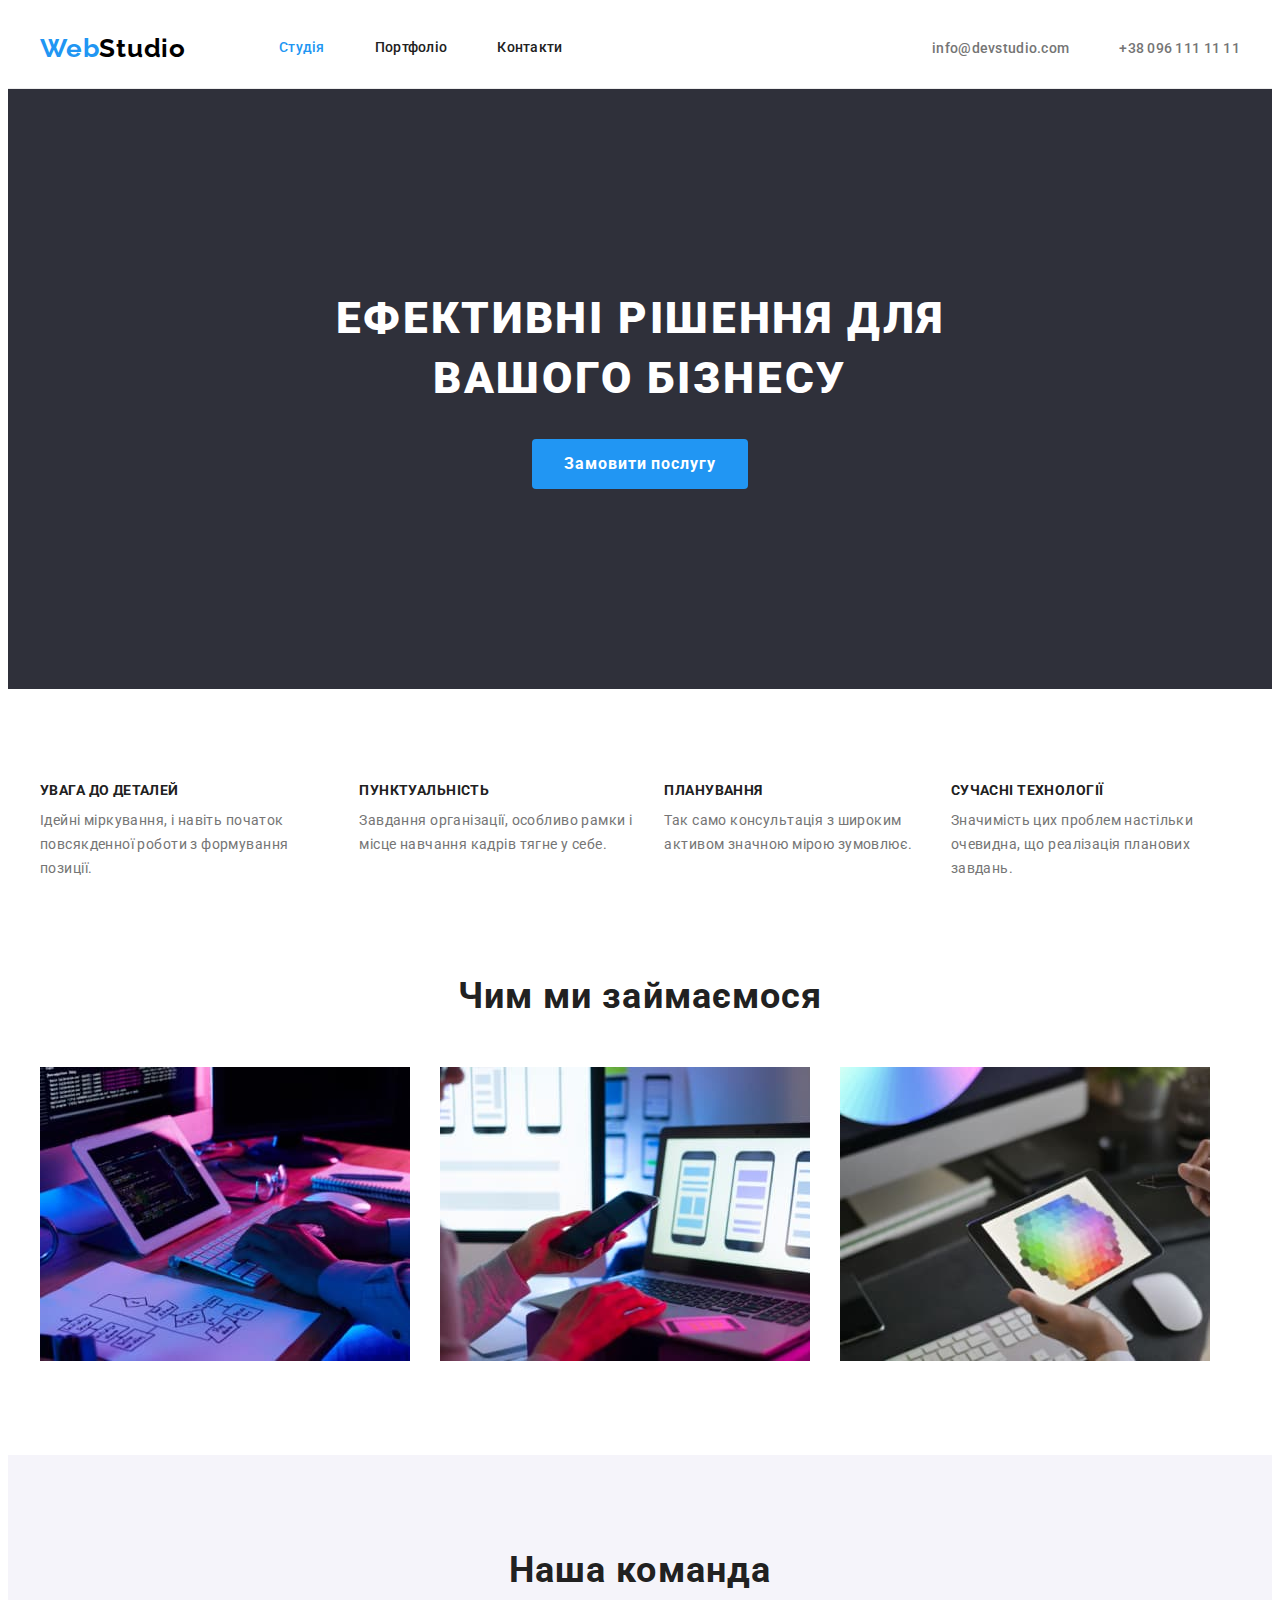
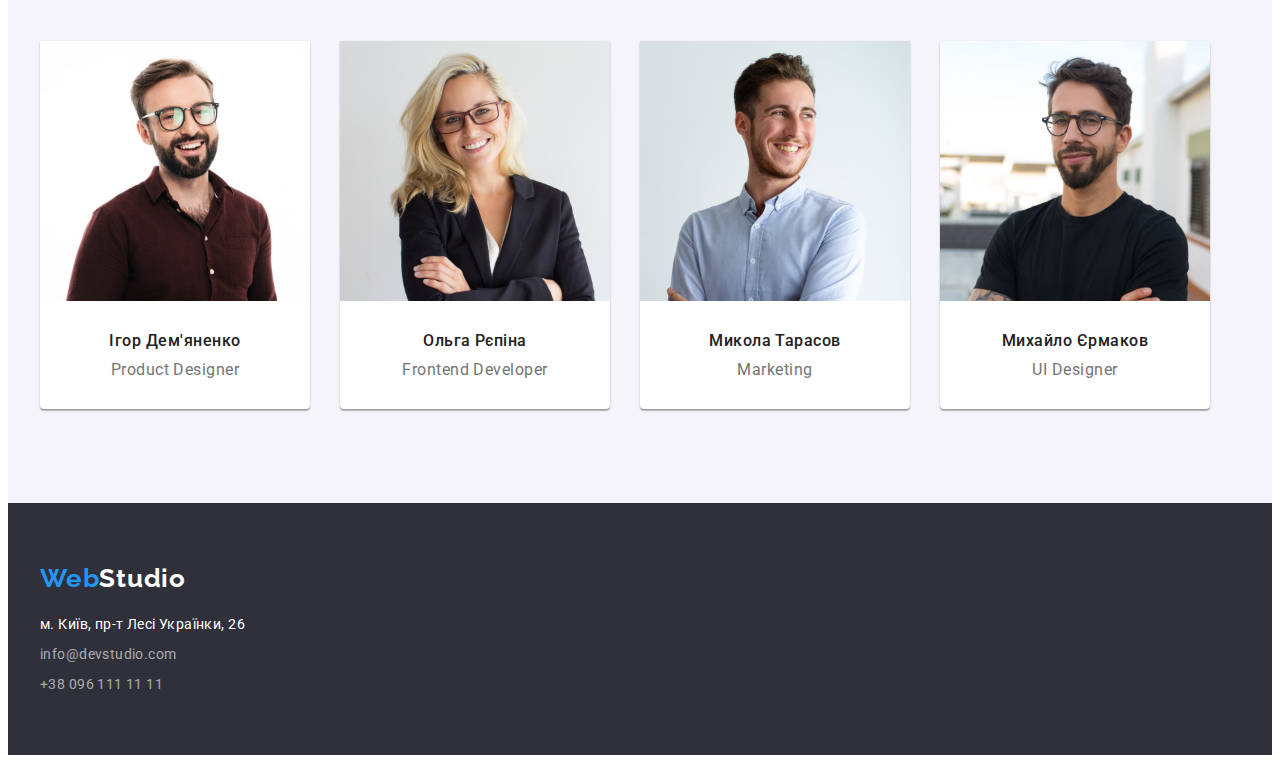
==== index.html @ 1ce71ce7 "Initial commit" ====
<!DOCTYPE html>
<html lang="uk">
  <head>
    <meta charset="UTF-8" />
    <meta http-equiv="X-UA-Compatible" content="IE=edge" />
    <meta name="viewport" content="width=device-width, initial-scale=1.0" />
    <!-- Fonts -->
    <link rel="preconnect" href="https://fonts.googleapis.com">
    <link rel="preconnect" href="https://fonts.gstatic.com" crossorigin>
    <link href="https://fonts.googleapis.com/css2?family=Raleway:wght@700&family=Roboto:wght@400;500;700;900&display=swap"
      rel="stylesheet">
    <!-- Modern-normalize -->
    <link rel="stylesheet" href="https://cdnjs.cloudflare.com/ajax/libs/modern-normalize/1.1.0/modern-normalize.min.css"
      integrity="sha512-wpPYUAdjBVSE4KJnH1VR1HeZfpl1ub8YT/NKx4PuQ5NmX2tKuGu6U/JRp5y+Y8XG2tV+wKQpNHVUX03MfMFn9Q=="
      crossorigin="anonymous" referrerpolicy="no-referrer" />
    <!-- Styles css -->
    <link rel="stylesheet" href="./css/styles.css">
    <title>WebStudio</title>
  </head>
  <body>
    <header class="header">
      <div class="header-flex container">
      <p class="header-discription" lang="en"><a class="logo link" href="./">Web<span class="header-logo">Studio</span></a></p>
      <nav>
        <ul class="nav-list list">
          <li class="nav-item"><a class="nav-link link current" href="/">Студія</a></li>
          <li class="nav-item"><a class="nav-link link" href="./portfolio.html">Портфоліо</a></li>
          <li class="nav-item"><a class="nav-link link" href="">Контакти</a></li>
        </ul>
      </nav>
      <ul class="header-contact list">
        <li class="header-item"><a class="contact-link link" href="mailto:info@devstudio.com">info@devstudio.com</a></li>
        <li class="header-item"><a class="contact-link link" href="tel:+380961111111">+38 096 111 11 11</a></li>
      </ul>
      </div>
    </header>
    <main>
      <section class="hero">
        <div class="test container">
        <h1 class="hero-title">Ефективні рішення для вашого бізнесу</h1>
        <button class="hero-btn" type="button">Замовити послугу</button>
        </div>
      </section>
      <section class="benefits section">
        <div class="container">
        <!-- Заголовок h2 потрібно сховати -->
        <h2 class="visually-hidden">Наші переваги</h2>
        <ul class="benefits-list list">
          <li class="benefits-item">
            <h3 class="benefits-title">УВАГА ДО ДЕТАЛЕЙ</h3>
            <p class="benefits-text">Ідейні міркування, і навіть початок повсякденної роботи з формування позиції.</p>
          </li>
          <li class="benefits-item">
            <h3 class="benefits-title">ПУНКТУАЛЬНІСТЬ</h3>
            <p class="benefits-text">Завдання організації, особливо рамки і місце навчання кадрів тягне у себе.</p>
          </li>
          <li class="benefits-item">
            <h3 class="benefits-title">ПЛАНУВАННЯ</h3>
            <p class="benefits-text">Так само консультація з широким активом значною мірою зумовлює.</p>
          </li>
          <li class="benefits-item">
            <h3 class="benefits-title">СУЧАСНІ ТЕХНОЛОГІЇ</h3>
            <p class="benefits-text">Значимість цих проблем настільки очевидна, що реалізація планових завдань.</p>
          </li>
        </ul>
        </div>
      </section>
      <section class="work section">
        <div class="container">
        <h2 class="work-title">Чим ми займаємося</h2>
        <ul class="work-list list">
          <li class="work-item"><img src="./images/work-1.jpg" alt="working proces" width="370" height="294" /></li>
          <li class="work-item"><img src="./images/work-2.jpg" alt="working proces" width="370" height="294" /></li>
          <li class="work-item"><img src="./images/work-3.jpg" alt="working proces" width="370" height="294" /></li>
        </ul>
        </div>
      </section>
      <section class="team section">
        <div class="container">
        <h2 class="team-title">Наша команда</h2>
        <ul class="team-list list">
          <li class="team-item">
            <img class="team-img" src="./images/team-1.jpg" alt="team member" width="270" height="260" />
            <div class="text-div">
            <h3 class="text-title">Ігор Дем'яненко</h3>
            <p class="team-text">Product Designer</p>
            </div>
          </li>
          <li class="team-item">
            <img class="team-img" src="./images/team-2.jpg" alt="team member" width="270" height="260" />
            <div class="text-div">
            <h3 class="text-title">Ольга Рєпіна</h3>
            <p class="team-text">Frontend Developer</p>
            </div>
          </li>
          <li class="team-item">
            <img class="team-img" src="./images/team-3.jpg" alt="team member" width="270" height="260" />
            <div class="text-div">
            <h3 class="text-title">Микола Тарасов</h3>
            <p class="team-text">Marketing</p>
            </div> 
          </li>
          <li class="team-item">
            <img class="team-img" src="./images/team-4.jpg" alt="team member" width="270" height="260" />
            <div class="text-div">
            <h3 class="text-title">Михайло Єрмаков</h3>
            <p class="team-text">UI Designer</p>
            </div>
          </li>
        </ul>
        </div>
      </section>
    </main>
    <footer class="footer">
      <div class="container footer-pagging">
      <p class="description-logo" lang="en"><a class="logo link" href="./index.html">Web<span class="footer-logo">Studio</span></a></p>
      <address>
        <ul class="footer-list list">
          <li class="footer-item map">
            <a class="google-map link"
              href="https://goo.gl/maps/zMoR2UGNS6qANJMH6"
              target="_blank"
              rel="noopener noreferrer nofollow"
              >м. Київ, пр-т Лесі Українки, 26</a>
          </li>
          <li class="footer-item map"><a class="footer-link link" href="maillto:info@devstudio.com">info@devstudio.com</a></li>
          <li class="footer-item"><a class="footer-link link" href="tel:+380961111111">+38 096 111 11 11</a></li>
        </ul>
      </address>
      </div>
    </footer>
  </body>
</html>
---- css/styles.css ----
:root {
  --main-background-color: #ffffff;
  --secondery-background-color: #2f303a;
  --hover-color: #2196f3;
  --paragraphs-color: #212121;
  --text-color: #757575;
  --header-logo-color: #000000;
  --team-background-color: #f5f4fa;
  --footer-contact-color: rgba(255, 255, 255, 0.6);
  --portfolio-button-background-color: #f5f4fa;
}
/* Reset */
.list {
  list-style: none;
  margin: 0;
  padding: 0;
}

.link {
  text-decoration: none;
}

h1,
h2,
h3,
h4,
h5,
h6,
p {
  margin: 0;
}

img {
  display: block;
  max-width: 100%;
  height: auto;
}

.section {
  padding-top: 94px;
  padding-bottom: 94px;
}

.container {
  width: 1200px;
  padding-right: 15px;
  padding-left: 15px;
  margin-right: auto;
  margin-left: auto;
}

/* Прихований заголовок */
.visually-hidden {
  position: absolute;
  white-space: nowrap;
  width: 1px;
  height: 1px;
  overflow: hidden;
  border: 0;
  padding: 0;
  clip: rect(0 0 0 0);
  clip-path: inset(50%);
  margin: -1px;
}

body {
  font-family: 'roboto', sans-serif;
  background-color: var(--main-background-color);
}

/* Header */
.header {
  border-bottom: 1px solid #ececec;
}
.logo {
  padding-top: 24px;
  padding-bottom: 24px;

  font-family: 'Raleway';
  font-weight: 700;
  font-size: 26px;
  line-height: 1.19;
  letter-spacing: 0.03em;

  color: var(--hover-color);
}

.header-logo {
  color: var(--header-logo-color);
}

.nav-list {
  display: flex;
  text-align: center;
  gap: 50px;
}

.nav-link {
  display: block;
  padding-top: 32px;
  padding-bottom: 32px;

  font-weight: 500;
  font-size: 14px;
  line-height: 1.14;
  letter-spacing: 0.02em;

  color: var(--paragraphs-color);
}
.nav-link:hover,
.nav-link:focus {
  color: var(--hover-color);
}

.header-contact {
  display: flex;
  text-align: center;
  margin-left: auto;
  gap: 50px;
}

.current {
  color: var(--hover-color);
}

.contact-link {
  padding-top: 32px;
  padding-bottom: 32px;

  font-weight: 500;
  font-size: 14px;
  line-height: 1.14;
  letter-spacing: 0.02em;

  color: var(--text-color);
}
.contact-link:hover,
.contact-link:focus {
  color: var(--hover-color);
}

.header-flex {
  display: flex;
  align-items: center;
}

.header-discription {
  margin-right: 93px;
}

/* Hero */
.hero {
  padding-top: 200px;
  padding-bottom: 200px;
  text-align: center;
  background-color: var(--secondery-background-color);
}

.hero-title {
  margin-bottom: 30px;
  width: 696px;
  margin-right: auto;
  margin-left: auto;

  font-weight: 900;
  font-size: 44px;
  line-height: 1.36;
  letter-spacing: 0.06em;
  text-transform: uppercase;

  color: var(--main-background-color);
}

.hero-btn {
  border-radius: 4px;
  padding: 10px 32px;

  font-family: inherit;
  font-weight: 700;
  font-size: 16px;
  line-height: 1.9;
  align-items: center;
  letter-spacing: 0.06em;
  border-style: none;
  cursor: pointer;

  color: var(--main-background-color);
  background-color: var(--hover-color);
}
.hero-btn:hover,
.hero-btn:focus {
  background-color: #188ce8;
}

/* Benefits */
.benefits-title {
  margin-bottom: 10px;

  font-weight: 700;
  font-size: 14px;
  line-height: 1.14;
  letter-spacing: 0.03em;
  text-transform: uppercase;

  color: var(--paragraphs-color);
}

.benefits-list {
  display: flex;
}

.benefits-item {
  flex-basis: calc((100%-3*30px) / 4);
}
.benefits-item:not(:last-child) {
  margin-right: 30px;
}

.benefits-text {
  font-size: 14px;
  line-height: 1.71;
  letter-spacing: 0.03em;

  color: var(--text-color);
}
/* Work */
.work {
  padding-top: 0;
}

.work-title {
  margin-bottom: 50px;

  font-weight: 700;
  font-size: 36px;
  line-height: 1.17;
  text-align: center;
  letter-spacing: 0.03em;

  color: var(--paragraphs-color);
}

.work-list {
  display: flex;
}

.work-item {
  flex-basis: calc((100%-2*30px) / 3);
}
.work-item:not(:last-child) {
  margin-right: 30px;
}

/* Team */
.team {
  background-color: var(--team-background-color);
}

.team-list {
  display: flex;
}

.team-item {
  flex-basis: calc((100%-3*30px) / 4);

  box-shadow: 0px 1px 3px rgba(0, 0, 0, 0.12), 0px 1px 1px rgba(0, 0, 0, 0.14),
    0px 2px 1px rgba(0, 0, 0, 0.2);
  border-radius: 0px 0px 4px 4px;
  background-color: var(--main-background-color);
}
.team-item:not(:last-child) {
  margin-right: 30px;
}

.team-title {
  margin-bottom: 50px;

  font-weight: 700;
  font-size: 36px;
  line-height: 1.17;
  text-align: center;
  letter-spacing: 0.03em;

  color: var(--paragraphs-color);
}

.text-div {
  padding-top: 30px;
  padding-bottom: 30px;

  text-align: center;
}

.text-title {
  margin-bottom: 10px;

  font-weight: 500;
  font-size: 16px;
  line-height: 1.19;
  letter-spacing: 0.03em;

  color: var(--paragraphs-color);
}

.team-text {
  font-size: 16px;
  line-height: 1.19;
  letter-spacing: 0.03em;

  color: var(--text-color);
}
/* Footer */
.footer {
  padding-top: 60px;
  padding-bottom: 60px;

  background-color: var(--secondery-background-color);
}

.footer-logo {
  color: var(--main-background-color);
}

.description-logo {
  margin-bottom: 20px;
}

.footer-list {
  font-style: normal;
}

.google-map {
  font-size: 14px;
  line-height: 1.5;
  letter-spacing: 0.03em;

  color: var(--main-background-color);
}
.google-map:hover,
.google-map:focus {
  color: var(--hover-color);
}

.map {
  margin-bottom: 9px;
}

.footer-link {
  font-size: 14px;
  line-height: 1.5;
  letter-spacing: 0.03em;

  color: var(--footer-contact-color);
}
.footer-link:hover,
.footer-link:focus {
  color: var(--hover-color);
}
/* Portfolio */
.portfolio-list {
  display: flex;
  gap: 8px;
  justify-content: center;
  margin-bottom: 50px;
}

/* Portfolio-btn */
.portfolio-btn {
  border-radius: 4px;
  padding: 6px 22px;

  font-family: inherit;
  font-weight: 500;
  font-size: 16px;
  line-height: 1.63;
  letter-spacing: 0.03em;
  border-style: none;
  cursor: pointer;

  color: var(--paragraphs-color);
  background-color: var(--portfolio-button-background-color);
}
.portfolio-btn:hover,
.portfolio-btn:focus {
  color: var(--main-background-color);
  background-color: var(--hover-color);
}
/* Filtr-title */
.portfolio-div {
  padding: 20px 24px;
  border-right: 1px solid #eeeeee;
  border-left: 1px solid #eeeeee;
  border-bottom: 1px solid #eeeeee;
}

.filtr-list {
  display: flex;
  flex-wrap: wrap;
}

.filtr-item:not(:nth-child(3n)) {
  margin-right: 30px;
}
.filtr-item:not(:nth-child(n + 7)) {
  margin-bottom: 30px;
}

.filtr-title {
  margin-bottom: 4px;

  font-weight: 700;
  font-size: 18px;
  line-height: 2;
  letter-spacing: 0.06em;

  color: var(--paragraphs-color);
}

.filtr-text {
  font-size: 16px;
  line-height: 1.9;
  letter-spacing: 0.03em;

  color: var(--text-color);
}
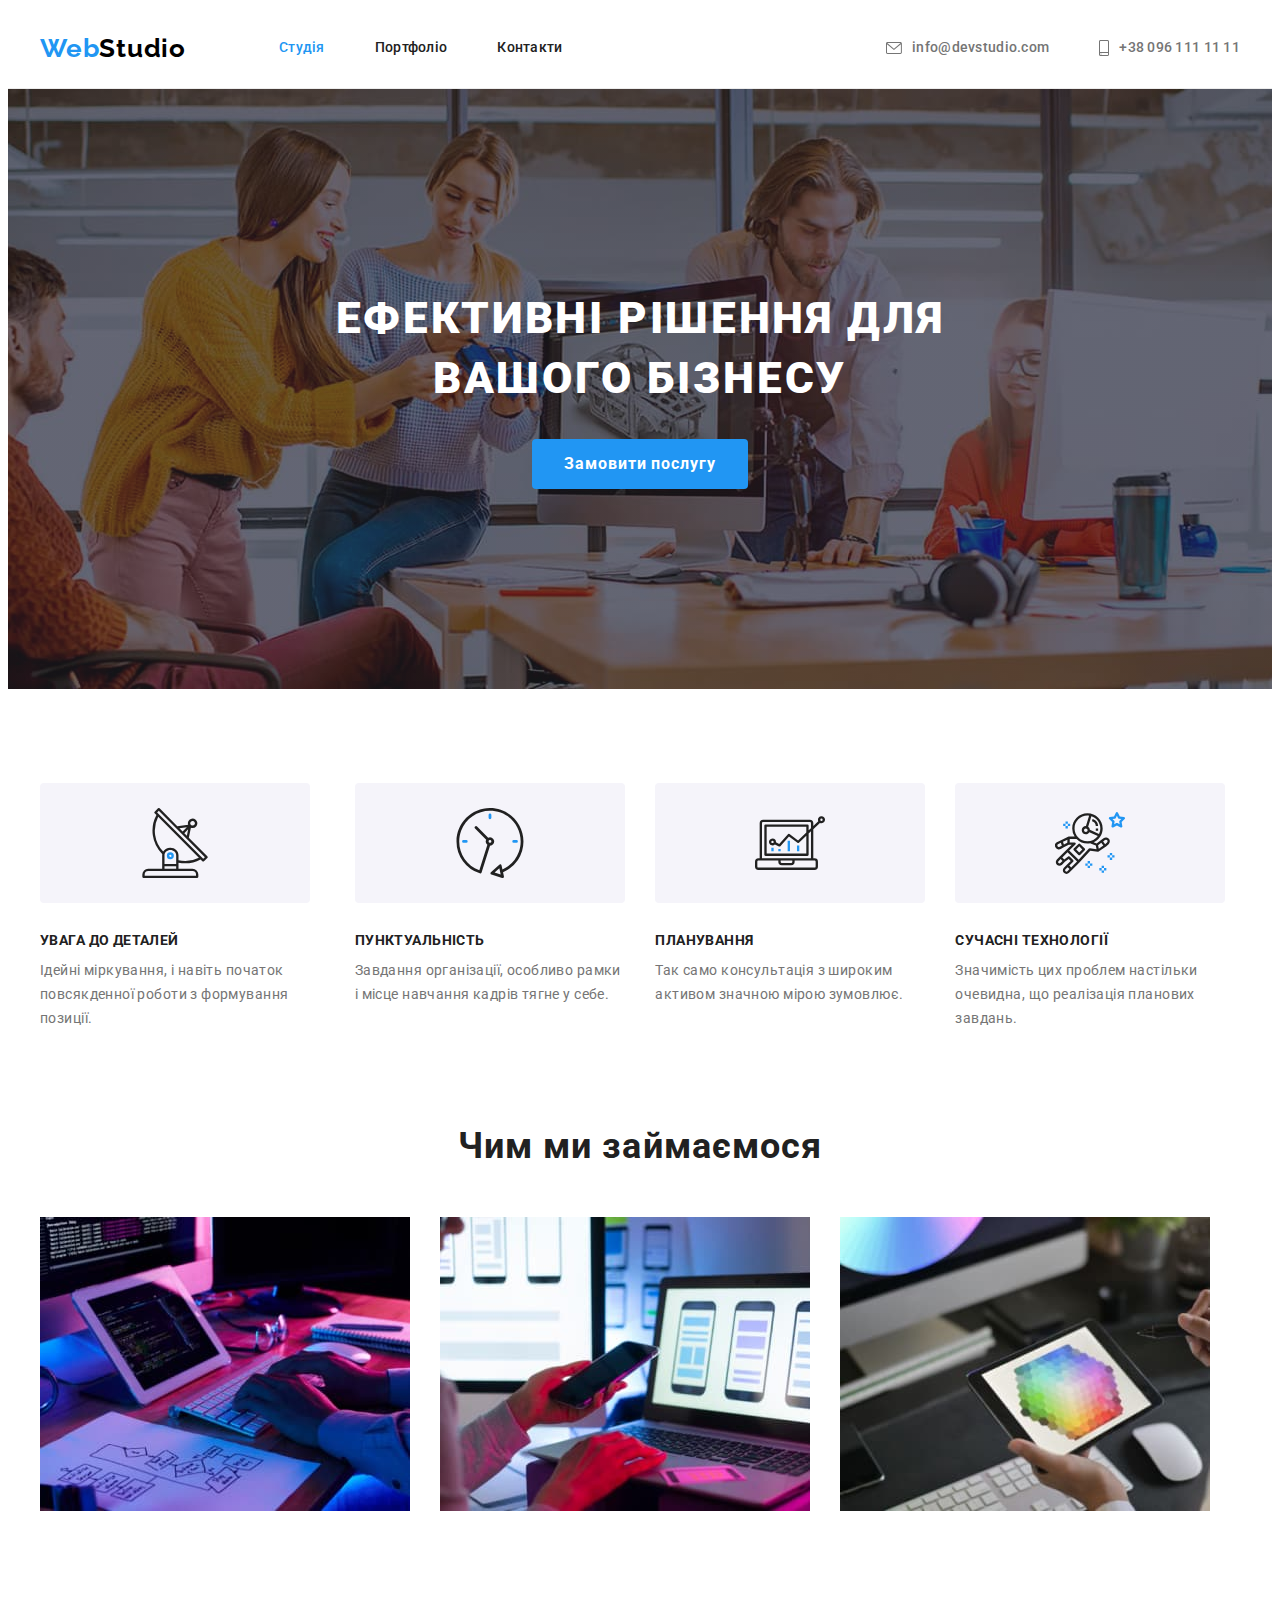
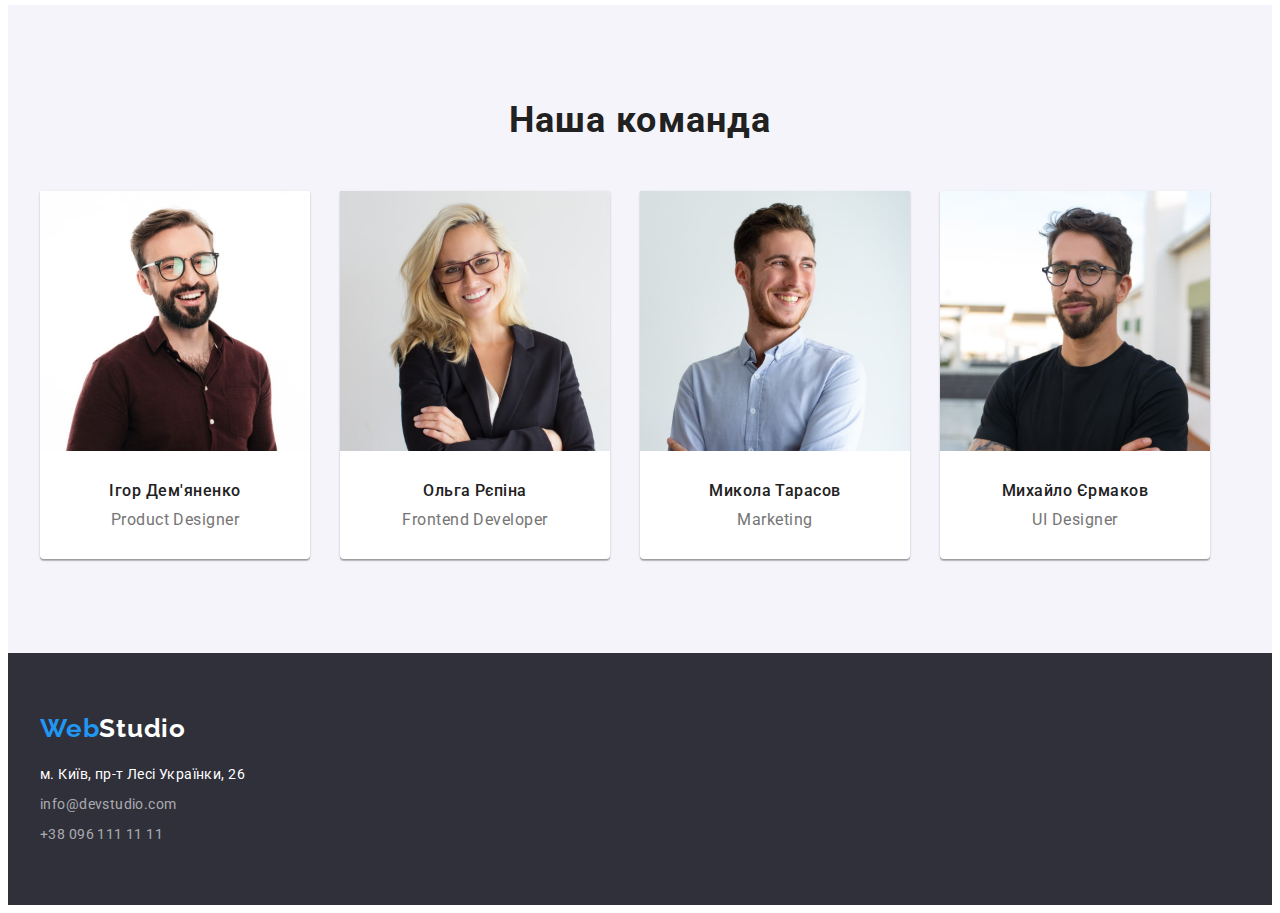
==== commit fbe31328: "Додав Svg" ====
--- a/index.html
+++ b/index.html
@@ -29,8 +29,16 @@
         </ul>
       </nav>
       <ul class="header-contact list">
-        <li class="header-item"><a class="contact-link link" href="mailto:info@devstudio.com">info@devstudio.com</a></li>
-        <li class="header-item"><a class="contact-link link" href="tel:+380961111111">+38 096 111 11 11</a></li>
+        <li class="header-item"><a class="contact-link link" href="mailto:info@devstudio.com">
+          <svg class="header-icon" width="16" height="12">
+            <use href="./images/icons.svg#icon-mail"></use>
+          </svg>
+          info@devstudio.com</a></li>
+        <li class="header-item"><a class="contact-link link" href="tel:+380961111111">
+          <svg class="header-icon" width="10" height="16">
+            <use href="./images/icons.svg#icon-phone"></use>
+          </svg>
+          +38 096 111 11 11</a></li>
       </ul>
       </div>
     </header>
@@ -47,18 +55,30 @@
         <h2 class="visually-hidden">Наші переваги</h2>
         <ul class="benefits-list list">
           <li class="benefits-item">
+            <div class="benefits-div"><svg class="benefits-icon" width="70" height="70">
+              <use href="./images/icons.svg#icon-antenna"></use>
+            </svg></div>
             <h3 class="benefits-title">УВАГА ДО ДЕТАЛЕЙ</h3>
             <p class="benefits-text">Ідейні міркування, і навіть початок повсякденної роботи з формування позиції.</p>
           </li>
           <li class="benefits-item">
+            <div class="benefits-div"><svg class="benefits-icon" width="70" height="70">
+                <use href="./images/icons.svg#icon-clock"></use>
+              </svg></div>
             <h3 class="benefits-title">ПУНКТУАЛЬНІСТЬ</h3>
             <p class="benefits-text">Завдання організації, особливо рамки і місце навчання кадрів тягне у себе.</p>
           </li>
           <li class="benefits-item">
+            <div class="benefits-div"><svg class="benefits-icon" width="70" height="70">
+                <use href="./images/icons.svg#icon-diagram"></use>
+              </svg></div>
             <h3 class="benefits-title">ПЛАНУВАННЯ</h3>
             <p class="benefits-text">Так само консультація з широким активом значною мірою зумовлює.</p>
           </li>
           <li class="benefits-item">
+            <div class="benefits-div"><svg class="benefits-icon" width="70" height="70">
+                <use href="./images/icons.svg#icon-astronaut"></use>
+              </svg></div>
             <h3 class="benefits-title">СУЧАСНІ ТЕХНОЛОГІЇ</h3>
             <p class="benefits-text">Значимість цих проблем настільки очевидна, що реалізація планових завдань.</p>
           </li>
--- a/css/styles.css
+++ b/css/styles.css
@@ -124,6 +124,9 @@
 }
 
 .contact-link {
+  display: flex;
+  align-items: center;
+  gap: 10px;
   padding-top: 32px;
   padding-bottom: 32px;
 
@@ -148,12 +151,24 @@
   margin-right: 93px;
 }
 
+.header-icon {
+  fill: currentColor;
+}
+
 /* Hero */
 .hero {
+  max-width: 1600px;
+  margin: 0 auto;
   padding-top: 200px;
   padding-bottom: 200px;
   text-align: center;
   background-color: var(--secondery-background-color);
+
+  background-repeat: no-repeat;
+  background-position: center;
+  background-size: cover;
+  background-image: linear-gradient(rgba(47, 48, 58, 0.4), rgba(47, 48, 58, 0.4)),
+  url(../images/bg-hero.jpg);
 }
 
 .hero-title {
@@ -216,6 +231,19 @@
   margin-right: 30px;
 }
 
+.benefits-div {
+  background-color: var(--portfolio-button-background-color);
+  border-radius: 4px;
+  width: 270px;
+  height: 120px;
+  margin-bottom: 30px;
+  margin-right: 0;
+}
+
+.benefits-icon {
+  margin: 25px 100px;
+}
+
 .benefits-text {
   font-size: 14px;
   line-height: 1.71;
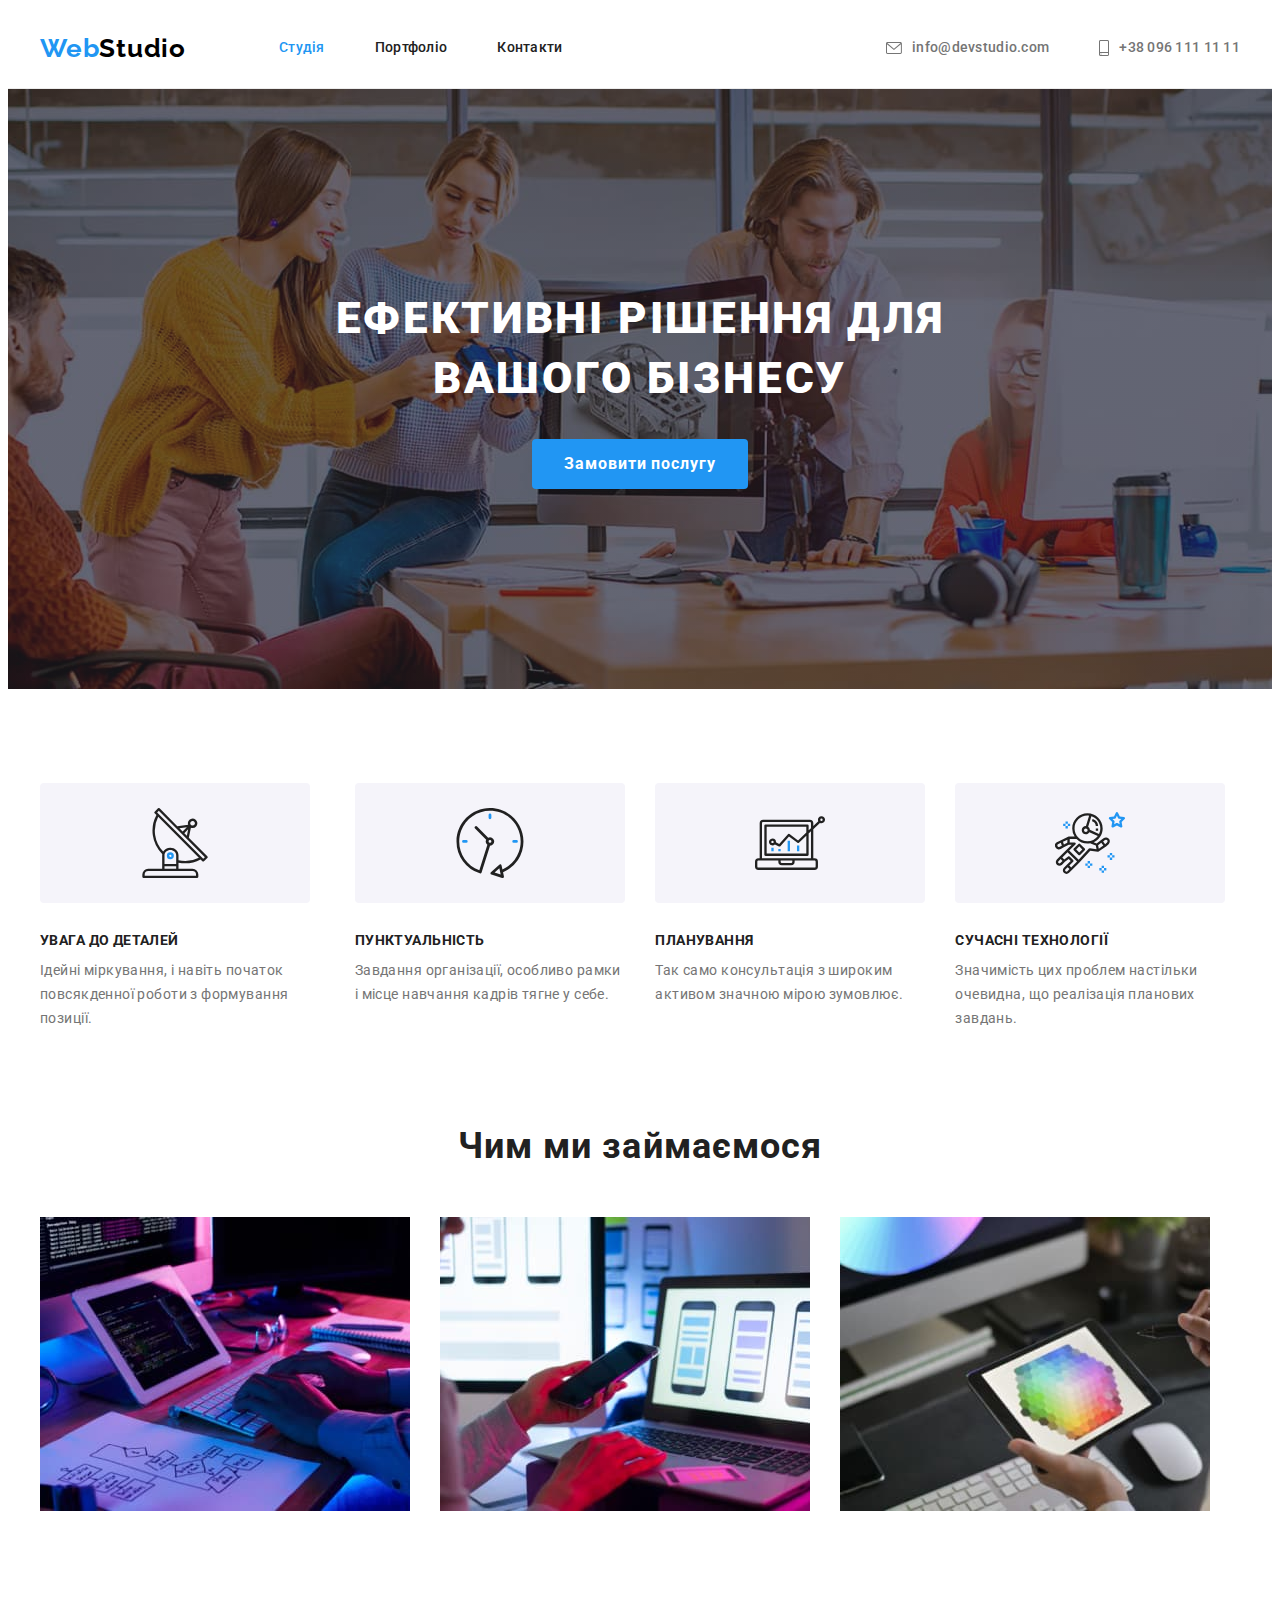
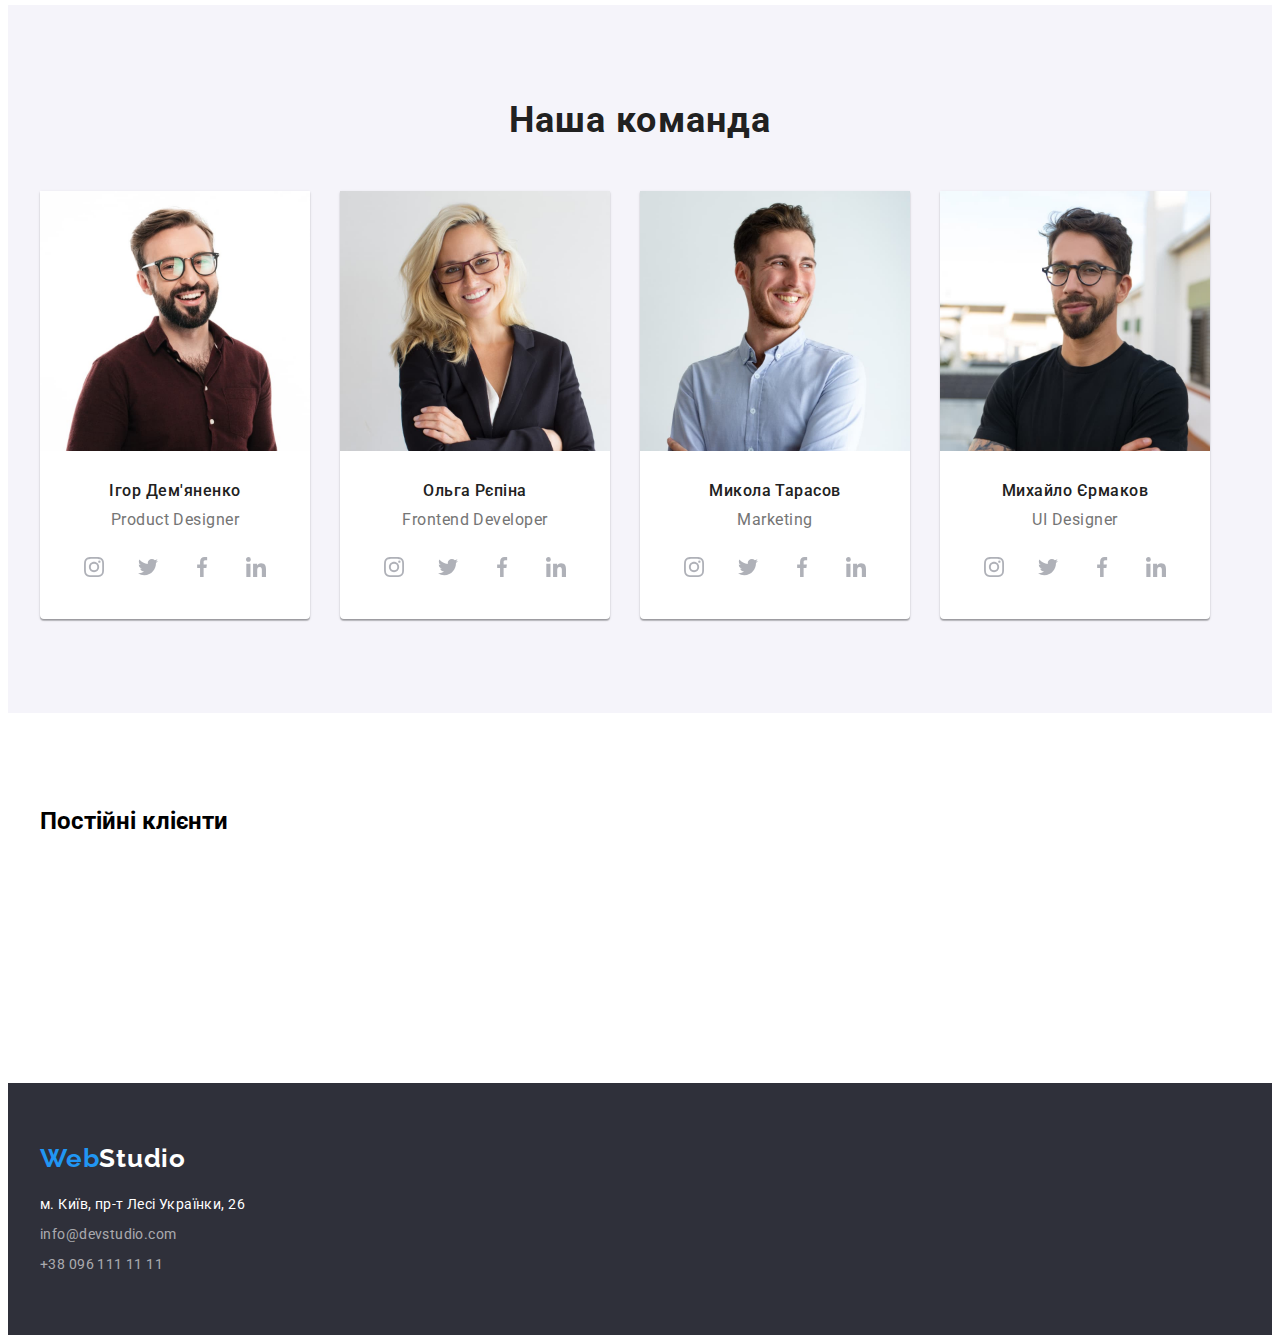
==== commit 917a62a0: "Додав деякі SVG і стилі до них" ====
--- a/index.html
+++ b/index.html
@@ -104,6 +104,52 @@
             <div class="text-div">
             <h3 class="text-title">Ігор Дем'яненко</h3>
             <p class="team-text">Product Designer</p>
+            <ul class="social list">
+              <li class="social-item">
+                <a class="social-link" lang="en"
+                href="https://www.instagram.com/"
+                target="_blank"
+                rel="noopener noreferrer nofollow"
+                aria-label="Instagram icon"
+                ><svg class="icon-social" width="20" height="20">
+                  <use href="./images/icons.svg#icon-instagram"></use>
+                </svg>
+                </a>
+              </li>
+              <li class="social-item">
+                <a class="social-link" lang="en" 
+                href="https://twitter.com/" 
+                target="_blank" 
+                rel="noopener noreferrer nofollow"
+                aria-label="Twitter icon"
+                ><svg class="icon-social" width="20" height="20">
+                 <use href="./images/icons.svg#icon-twitter"></use>
+                </svg>
+                </a>
+              </li>
+              <li class="social-item">
+                <a class="social-link" lang="en" 
+                href="https://facebook.com" 
+                target="_blank" 
+                rel="noopener noreferrer nofollow"
+                aria-label="Facebook icon"
+                ><svg class="icon-social" width="20" height="20">
+                 <use href="./images/icons.svg#icon-facebook"></use>
+                </svg>
+                </a>
+              </li>
+              <li class="social-item">
+                <a class="social-link" lang="en" 
+                href="https://linkedin.com" 
+                target="_blank" 
+                rel="noopener noreferrer nofollow"
+                aria-label="Linkedin icon"
+                ><svg class="icon-social" width="20" height="20">
+                  <use href="./images/icons.svg#icon-linkedin"></use>
+                </svg>
+                </a>
+              </li>
+            </ul>
             </div>
           </li>
           <li class="team-item">
@@ -111,6 +157,52 @@
             <div class="text-div">
             <h3 class="text-title">Ольга Рєпіна</h3>
             <p class="team-text">Frontend Developer</p>
+            <ul class="social list">
+              <li class="social-item">
+                <a class="social-link" lang="en" 
+                href="https://www.instagram.com/" 
+                target="_blank" 
+                rel="noopener noreferrer nofollow"
+                aria-label="Instagram icon"
+                ><svg class="icon-social" width="20" height="20">
+                  <use href="./images/icons.svg#icon-instagram"></use>
+                </svg>
+                </a>
+              </li>
+              <li class="social-item">
+                <a class="social-link" lang="en"
+                href="https://twitter.com/" 
+                target="_blank" 
+                rel="noopener noreferrer nofollow"
+                aria-label="Twitter icon">
+                <svg class="icon-social" width="20" height="20">
+                  <use href="./images/icons.svg#icon-twitter"></use>
+                </svg>
+                </a>
+              </li>
+              <li class="social-item">
+                <a class="social-link" lang="en" 
+                href="https://facebook.com" 
+                target="_blank" 
+                rel="noopener noreferrer nofollow"
+                aria-label="Facebook icon"
+                ><svg class="icon-social" width="20" height="20">
+                  <use href="./images/icons.svg#icon-facebook"></use>
+                </svg>
+                </a>
+              </li>
+              <li class="social-item">
+                <a class="social-link" lang="en" 
+                href="https://linkedin.com" 
+                target="_blank" 
+                rel="noopener noreferrer nofollow"
+                aria-label="Linkedin icon"
+                ><svg class="icon-social" width="20" height="20">
+                  <use href="./images/icons.svg#icon-linkedin"></use>
+                </svg>
+                </a>
+              </li>
+            </ul>
             </div>
           </li>
           <li class="team-item">
@@ -118,6 +210,52 @@
             <div class="text-div">
             <h3 class="text-title">Микола Тарасов</h3>
             <p class="team-text">Marketing</p>
+            <ul class="social list">
+              <li class="social-item">
+                <a class="social-link" lang="en" 
+                href="https://www.instagram.com/" 
+                target="_blank" 
+                rel="noopener noreferrer nofollow"
+                aria-label="Instagram icon"
+                ><svg class="icon-social" width="20" height="20">
+                  <use href="./images/icons.svg#icon-instagram"></use>
+                </svg>
+                </a>
+              </li>
+              <li class="social-item">
+                <a class="social-link" lang="en" 
+                href="https://twitter.com/" 
+                target="_blank" 
+                rel="noopener noreferrer nofollow"
+                aria-label="Twitter icon"
+                ><svg class="icon-social" width="20" height="20">
+                  <use href="./images/icons.svg#icon-twitter"></use>
+                </svg>
+                </a>
+              </li>
+              <li class="social-item">
+                <a class="social-link" lang="en"
+                href="https://facebook.com" 
+                target="_blank" 
+                rel="noopener noreferrer nofollow"
+                aria-label="Facebook icon"
+                ><svg class="icon-social" width="20" height="20">
+                  <use href="./images/icons.svg#icon-facebook"></use>
+                </svg>
+                </a>
+              </li>
+              <li class="social-item">
+                <a class="social-link" lang="en" 
+                href="https://linkedin.com" 
+                target="_blank" 
+                rel="noopener noreferrer nofollow"
+                aria-label="Linkedin icon"
+                ><svg class="icon-social" width="20" height="20">
+                  <use href="./images/icons.svg#icon-linkedin"></use>
+                </svg>
+                </a>
+              </li>
+            </ul>
             </div> 
           </li>
           <li class="team-item">
@@ -125,9 +263,73 @@
             <div class="text-div">
             <h3 class="text-title">Михайло Єрмаков</h3>
             <p class="team-text">UI Designer</p>
+            <ul class="social list">
+              <li class="social-item">
+                <a class="social-link" lang="en" 
+                href="https://www.instagram.com/" 
+                target="_blank" 
+                rel="noopener noreferrer nofollow"
+                aria-label="Instagram icon"
+                ><svg class="icon-social" width="20" height="20">
+                  <use href="./images/icons.svg#icon-instagram"></use>
+                </svg>
+                </a>
+              </li>
+              <li class="social-item">
+                <a class="social-link" lang="en" 
+                href="https://twitter.com/" 
+                target="_blank" 
+                rel="noopener noreferrer nofollow"
+                aria-label="Twitter icon"
+                ><svg class="icon-social" width="20" height="20">
+                  <use href="./images/icons.svg#icon-twitter"></use>
+                </svg>
+                </a>
+              </li>
+              <li class="social-item">
+                <a class="social-link" lang="en" 
+                href="https://facebook.com" 
+                target="_blank" 
+                rel="noopener noreferrer nofollow"
+                aria-label="Facebook icon"
+                ><svg class="icon-social" width="20" height="20">
+                  <use href="./images/icons.svg#icon-facebook"></use>
+                </svg>
+                </a>
+              </li>
+              <li class="social-item">
+                <a class="social-link" lang="en" 
+                href="https://linkedin.com" 
+                target="_blank" 
+                rel="noopener noreferrer nofollow"
+                aria-label="Linkedin icon"
+                ><svg class="icon-social" width="20" height="20">
+                  <use href="./images/icons.svg#icon-linkedin"></use>
+                </svg>
+                </a>
+              </li>
+            </ul>
             </div>
           </li>
         </ul>
+        </div>
+      </section>
+      <section class="clients section">
+        <div class="container">
+          <h2 class="clients-title">Постійні клієнти</h2>
+          <ul class="clients-list list">
+            <li class="clients-item">
+              <div class="clients-div">
+                <a class="clients-link" lang="en"
+                href=""
+                target="_blank"
+                rel="noopener noreferrer nofollow"
+                aria-label="Company icon"
+                ><svg class="icon-clients" ></svg>
+               </a>
+              </div>
+            </li>
+          </ul>
         </div>
       </section>
     </main>
--- a/css/styles.css
+++ b/css/styles.css
@@ -337,6 +337,36 @@
 
   color: var(--text-color);
 }
+
+.social {
+  display: flex;
+  justify-content: center;
+  align-items: center;
+  gap: 10px;
+  color: #AFB1B8;
+}
+
+.social-link {
+  display: flex;
+  justify-content: center;
+  align-items: center;
+  margin-top: 16px;
+  width: 44px;
+  height: 44px;
+  border-radius: 50%;
+  background-color: var(--main-background-color);
+
+  color: #AFB1B8;
+}
+.social-link:hover,
+.social-link:focus {
+  background-color: var(--hover-color);
+  color: var(--main-background-color);
+}
+
+.icon-social {
+  fill: currentColor;
+}
 /* Footer */
 .footer {
   padding-top: 60px;
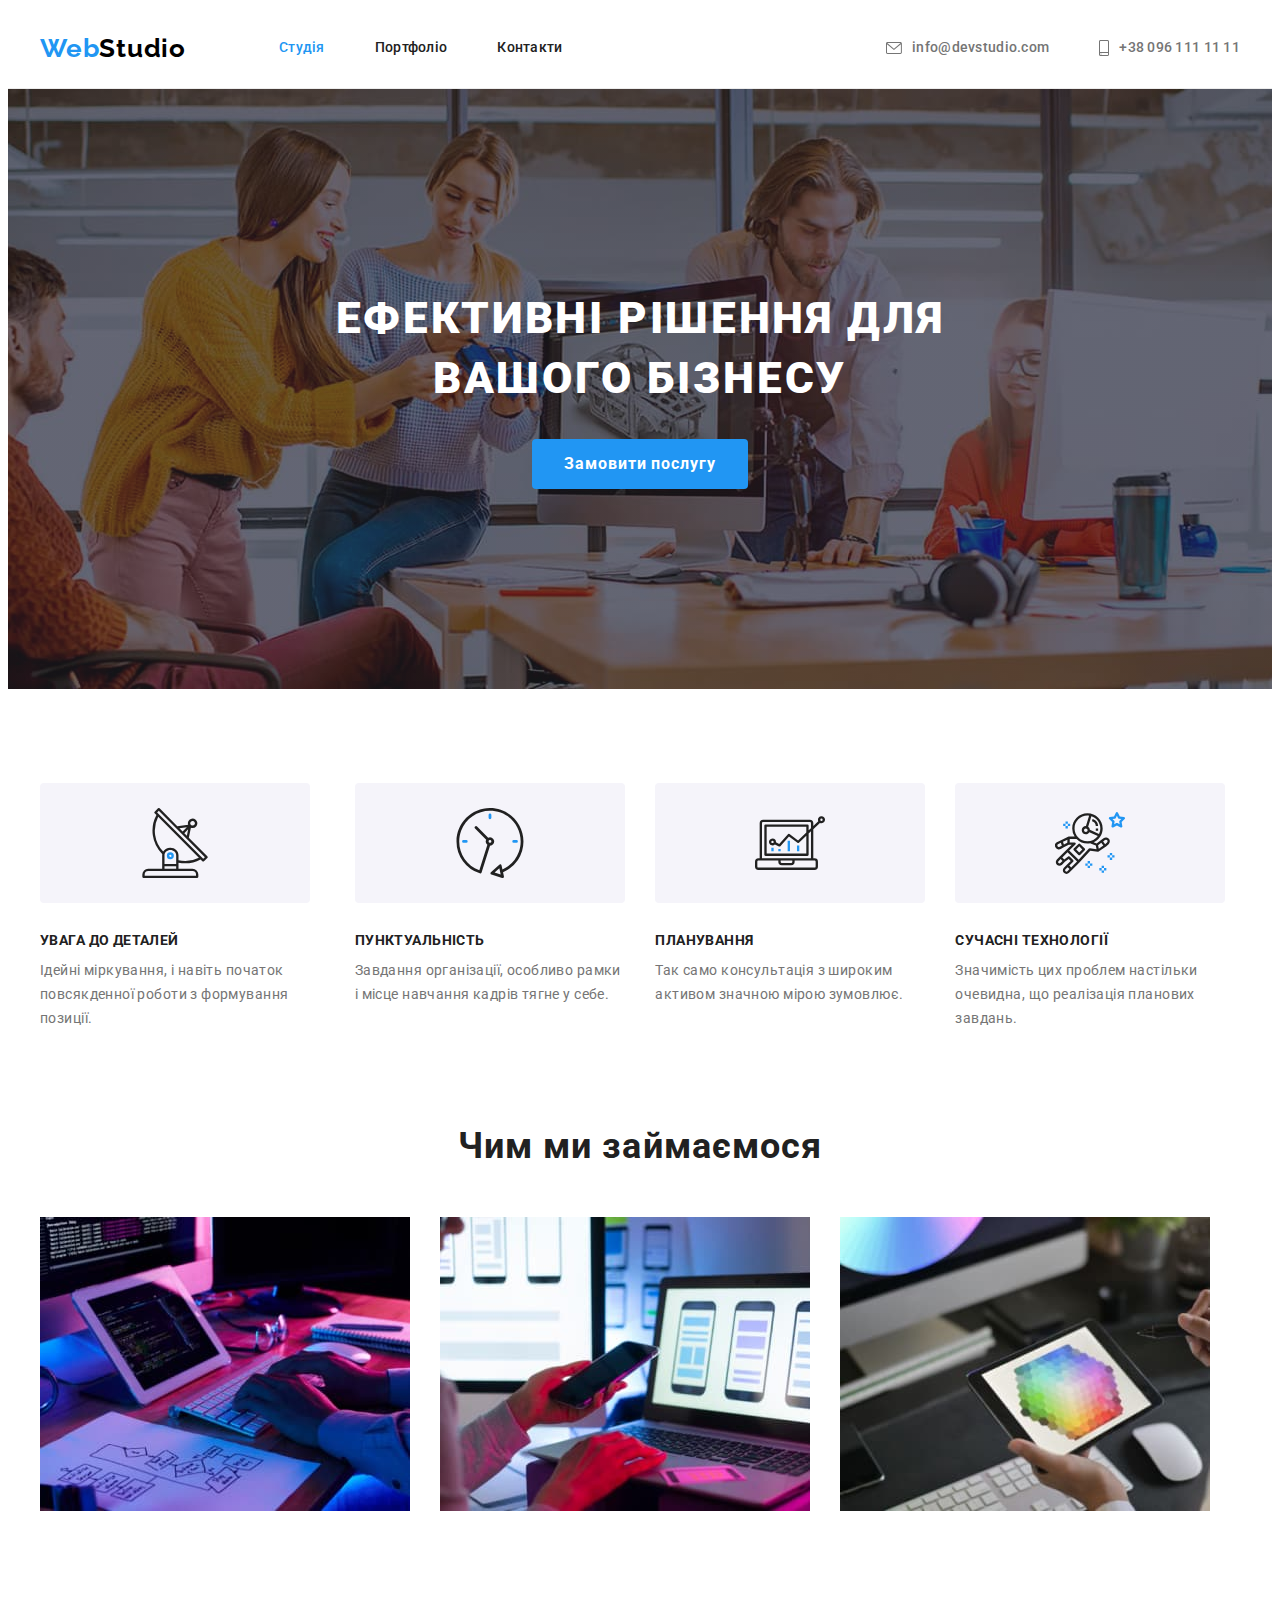
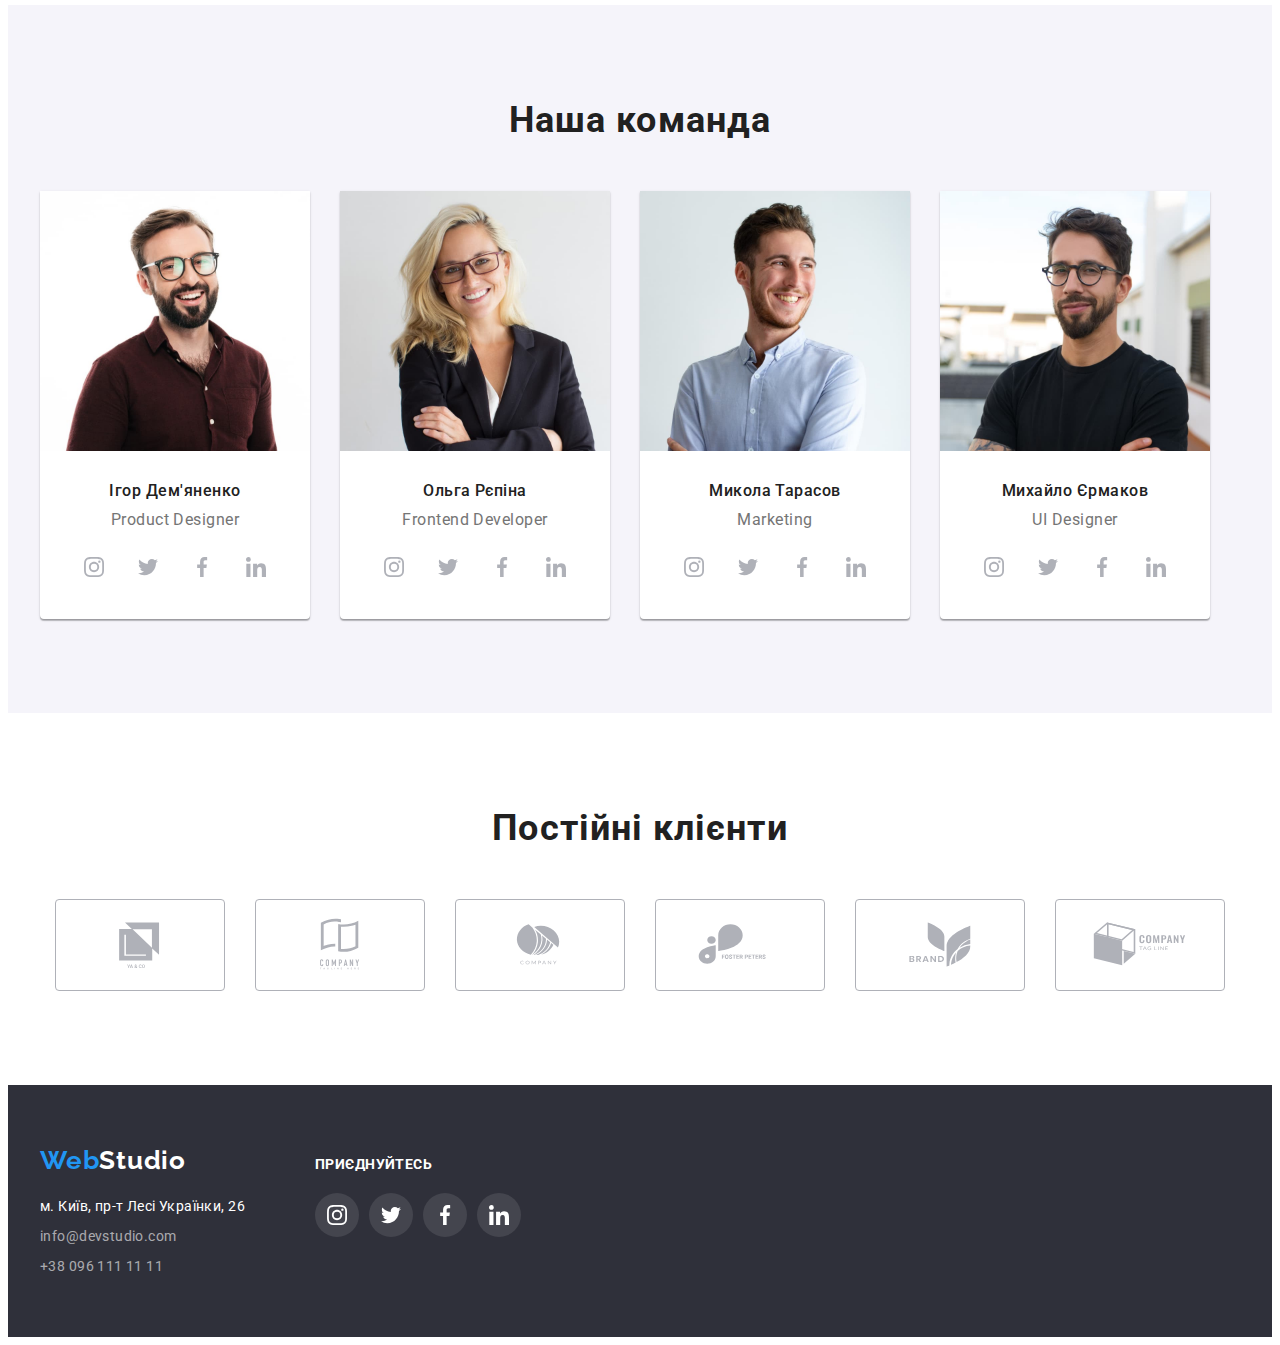
==== commit 5967e8df: "Кінцеві файли з SVG" ====
--- a/index.html
+++ b/index.html
@@ -5,313 +5,404 @@
     <meta http-equiv="X-UA-Compatible" content="IE=edge" />
     <meta name="viewport" content="width=device-width, initial-scale=1.0" />
     <!-- Fonts -->
-    <link rel="preconnect" href="https://fonts.googleapis.com">
-    <link rel="preconnect" href="https://fonts.gstatic.com" crossorigin>
-    <link href="https://fonts.googleapis.com/css2?family=Raleway:wght@700&family=Roboto:wght@400;500;700;900&display=swap"
-      rel="stylesheet">
+    <link rel="preconnect" href="https://fonts.googleapis.com" />
+    <link rel="preconnect" href="https://fonts.gstatic.com" crossorigin />
+    <link
+      href="https://fonts.googleapis.com/css2?family=Raleway:wght@700&family=Roboto:wght@400;500;700;900&display=swap"
+      rel="stylesheet"
+    />
     <!-- Modern-normalize -->
-    <link rel="stylesheet" href="https://cdnjs.cloudflare.com/ajax/libs/modern-normalize/1.1.0/modern-normalize.min.css"
+    <link
+      rel="stylesheet"
+      href="https://cdnjs.cloudflare.com/ajax/libs/modern-normalize/1.1.0/modern-normalize.min.css"
       integrity="sha512-wpPYUAdjBVSE4KJnH1VR1HeZfpl1ub8YT/NKx4PuQ5NmX2tKuGu6U/JRp5y+Y8XG2tV+wKQpNHVUX03MfMFn9Q=="
-      crossorigin="anonymous" referrerpolicy="no-referrer" />
+      crossorigin="anonymous"
+      referrerpolicy="no-referrer"
+    />
     <!-- Styles css -->
-    <link rel="stylesheet" href="./css/styles.css">
+    <link rel="stylesheet" href="./css/styles.css" />
     <title>WebStudio</title>
   </head>
   <body>
     <header class="header">
       <div class="header-flex container">
-      <p class="header-discription" lang="en"><a class="logo link" href="./">Web<span class="header-logo">Studio</span></a></p>
-      <nav>
-        <ul class="nav-list list">
-          <li class="nav-item"><a class="nav-link link current" href="/">Студія</a></li>
-          <li class="nav-item"><a class="nav-link link" href="./portfolio.html">Портфоліо</a></li>
-          <li class="nav-item"><a class="nav-link link" href="">Контакти</a></li>
+        <p class="header-discription" lang="en">
+          <a class="logo link" href="./">Web<span class="header-logo">Studio</span></a>
+        </p>
+        <nav>
+          <ul class="nav-list list">
+            <li class="nav-item"><a class="nav-link link current" href="/">Студія</a></li>
+            <li class="nav-item"><a class="nav-link link" href="./portfolio.html">Портфоліо</a></li>
+            <li class="nav-item"><a class="nav-link link" href="">Контакти</a></li>
+          </ul>
+        </nav>
+        <ul class="header-contact list">
+          <li class="header-item">
+            <a class="contact-link link" href="mailto:info@devstudio.com">
+              <svg class="header-icon" width="16" height="12">
+                <use href="./images/icons.svg#icon-mail"></use>
+              </svg>
+              info@devstudio.com</a>
+          </li>
+          <li class="header-item">
+            <a class="contact-link link" href="tel:+380961111111">
+              <svg class="header-icon" width="10" height="16">
+                <use href="./images/icons.svg#icon-phone"></use>
+              </svg>
+              +38 096 111 11 11</a>
+          </li>
         </ul>
-      </nav>
-      <ul class="header-contact list">
-        <li class="header-item"><a class="contact-link link" href="mailto:info@devstudio.com">
-          <svg class="header-icon" width="16" height="12">
-            <use href="./images/icons.svg#icon-mail"></use>
-          </svg>
-          info@devstudio.com</a></li>
-        <li class="header-item"><a class="contact-link link" href="tel:+380961111111">
-          <svg class="header-icon" width="10" height="16">
-            <use href="./images/icons.svg#icon-phone"></use>
-          </svg>
-          +38 096 111 11 11</a></li>
-      </ul>
       </div>
     </header>
     <main>
       <section class="hero">
         <div class="test container">
-        <h1 class="hero-title">Ефективні рішення для вашого бізнесу</h1>
-        <button class="hero-btn" type="button">Замовити послугу</button>
+          <h1 class="hero-title">Ефективні рішення для вашого бізнесу</h1>
+          <button class="hero-btn" type="button">Замовити послугу</button>
         </div>
       </section>
       <section class="benefits section">
         <div class="container">
-        <!-- Заголовок h2 потрібно сховати -->
-        <h2 class="visually-hidden">Наші переваги</h2>
-        <ul class="benefits-list list">
-          <li class="benefits-item">
-            <div class="benefits-div"><svg class="benefits-icon" width="70" height="70">
-              <use href="./images/icons.svg#icon-antenna"></use>
-            </svg></div>
-            <h3 class="benefits-title">УВАГА ДО ДЕТАЛЕЙ</h3>
-            <p class="benefits-text">Ідейні міркування, і навіть початок повсякденної роботи з формування позиції.</p>
-          </li>
-          <li class="benefits-item">
-            <div class="benefits-div"><svg class="benefits-icon" width="70" height="70">
-                <use href="./images/icons.svg#icon-clock"></use>
-              </svg></div>
-            <h3 class="benefits-title">ПУНКТУАЛЬНІСТЬ</h3>
-            <p class="benefits-text">Завдання організації, особливо рамки і місце навчання кадрів тягне у себе.</p>
-          </li>
-          <li class="benefits-item">
-            <div class="benefits-div"><svg class="benefits-icon" width="70" height="70">
-                <use href="./images/icons.svg#icon-diagram"></use>
-              </svg></div>
-            <h3 class="benefits-title">ПЛАНУВАННЯ</h3>
-            <p class="benefits-text">Так само консультація з широким активом значною мірою зумовлює.</p>
-          </li>
-          <li class="benefits-item">
-            <div class="benefits-div"><svg class="benefits-icon" width="70" height="70">
-                <use href="./images/icons.svg#icon-astronaut"></use>
-              </svg></div>
-            <h3 class="benefits-title">СУЧАСНІ ТЕХНОЛОГІЇ</h3>
-            <p class="benefits-text">Значимість цих проблем настільки очевидна, що реалізація планових завдань.</p>
-          </li>
-        </ul>
+          <!-- Заголовок h2 потрібно сховати -->
+          <h2 class="visually-hidden">Наші переваги</h2>
+          <ul class="benefits-list list">
+            <li class="benefits-item">
+              <div class="benefits-div">
+                <svg class="benefits-icon" width="70" height="70">
+                  <use href="./images/icons.svg#icon-antenna"></use>
+                </svg>
+              </div>
+              <h3 class="benefits-title">УВАГА ДО ДЕТАЛЕЙ</h3>
+              <p class="benefits-text">
+                Ідейні міркування, і навіть початок повсякденної роботи з формування позиції.
+              </p>
+            </li>
+            <li class="benefits-item">
+              <div class="benefits-div">
+                <svg class="benefits-icon" width="70" height="70">
+                  <use href="./images/icons.svg#icon-clock"></use>
+                </svg>
+              </div>
+              <h3 class="benefits-title">ПУНКТУАЛЬНІСТЬ</h3>
+              <p class="benefits-text">
+                Завдання організації, особливо рамки і місце навчання кадрів тягне у себе.
+              </p>
+            </li>
+            <li class="benefits-item">
+              <div class="benefits-div">
+                <svg class="benefits-icon" width="70" height="70">
+                  <use href="./images/icons.svg#icon-diagram"></use>
+                </svg>
+              </div>
+              <h3 class="benefits-title">ПЛАНУВАННЯ</h3>
+              <p class="benefits-text">
+                Так само консультація з широким активом значною мірою зумовлює.
+              </p>
+            </li>
+            <li class="benefits-item">
+              <div class="benefits-div">
+                <svg class="benefits-icon" width="70" height="70">
+                  <use href="./images/icons.svg#icon-astronaut"></use>
+                </svg>
+              </div>
+              <h3 class="benefits-title">СУЧАСНІ ТЕХНОЛОГІЇ</h3>
+              <p class="benefits-text">
+                Значимість цих проблем настільки очевидна, що реалізація планових завдань.
+              </p>
+            </li>
+          </ul>
         </div>
       </section>
       <section class="work section">
         <div class="container">
-        <h2 class="work-title">Чим ми займаємося</h2>
-        <ul class="work-list list">
-          <li class="work-item"><img src="./images/work-1.jpg" alt="working proces" width="370" height="294" /></li>
-          <li class="work-item"><img src="./images/work-2.jpg" alt="working proces" width="370" height="294" /></li>
-          <li class="work-item"><img src="./images/work-3.jpg" alt="working proces" width="370" height="294" /></li>
-        </ul>
+          <h2 class="work-title">Чим ми займаємося</h2>
+          <ul class="work-list list">
+            <li class="work-item">
+              <img src="./images/work-1.jpg" alt="working proces" width="370" height="294" />
+            </li>
+            <li class="work-item">
+              <img src="./images/work-2.jpg" alt="working proces" width="370" height="294" />
+            </li>
+            <li class="work-item">
+              <img src="./images/work-3.jpg" alt="working proces" width="370" height="294" />
+            </li>
+          </ul>
         </div>
       </section>
       <section class="team section">
         <div class="container">
-        <h2 class="team-title">Наша команда</h2>
-        <ul class="team-list list">
-          <li class="team-item">
-            <img class="team-img" src="./images/team-1.jpg" alt="team member" width="270" height="260" />
-            <div class="text-div">
-            <h3 class="text-title">Ігор Дем'яненко</h3>
-            <p class="team-text">Product Designer</p>
-            <ul class="social list">
-              <li class="social-item">
-                <a class="social-link" lang="en"
-                href="https://www.instagram.com/"
-                target="_blank"
-                rel="noopener noreferrer nofollow"
-                aria-label="Instagram icon"
-                ><svg class="icon-social" width="20" height="20">
-                  <use href="./images/icons.svg#icon-instagram"></use>
-                </svg>
-                </a>
-              </li>
-              <li class="social-item">
-                <a class="social-link" lang="en" 
-                href="https://twitter.com/" 
-                target="_blank" 
-                rel="noopener noreferrer nofollow"
-                aria-label="Twitter icon"
-                ><svg class="icon-social" width="20" height="20">
-                 <use href="./images/icons.svg#icon-twitter"></use>
-                </svg>
-                </a>
-              </li>
-              <li class="social-item">
-                <a class="social-link" lang="en" 
-                href="https://facebook.com" 
-                target="_blank" 
-                rel="noopener noreferrer nofollow"
-                aria-label="Facebook icon"
-                ><svg class="icon-social" width="20" height="20">
-                 <use href="./images/icons.svg#icon-facebook"></use>
-                </svg>
-                </a>
-              </li>
-              <li class="social-item">
-                <a class="social-link" lang="en" 
-                href="https://linkedin.com" 
-                target="_blank" 
-                rel="noopener noreferrer nofollow"
-                aria-label="Linkedin icon"
-                ><svg class="icon-social" width="20" height="20">
-                  <use href="./images/icons.svg#icon-linkedin"></use>
-                </svg>
-                </a>
-              </li>
-            </ul>
-            </div>
-          </li>
-          <li class="team-item">
-            <img class="team-img" src="./images/team-2.jpg" alt="team member" width="270" height="260" />
-            <div class="text-div">
-            <h3 class="text-title">Ольга Рєпіна</h3>
-            <p class="team-text">Frontend Developer</p>
-            <ul class="social list">
-              <li class="social-item">
-                <a class="social-link" lang="en" 
-                href="https://www.instagram.com/" 
-                target="_blank" 
-                rel="noopener noreferrer nofollow"
-                aria-label="Instagram icon"
-                ><svg class="icon-social" width="20" height="20">
-                  <use href="./images/icons.svg#icon-instagram"></use>
-                </svg>
-                </a>
-              </li>
-              <li class="social-item">
-                <a class="social-link" lang="en"
-                href="https://twitter.com/" 
-                target="_blank" 
-                rel="noopener noreferrer nofollow"
-                aria-label="Twitter icon">
-                <svg class="icon-social" width="20" height="20">
-                  <use href="./images/icons.svg#icon-twitter"></use>
-                </svg>
-                </a>
-              </li>
-              <li class="social-item">
-                <a class="social-link" lang="en" 
-                href="https://facebook.com" 
-                target="_blank" 
-                rel="noopener noreferrer nofollow"
-                aria-label="Facebook icon"
-                ><svg class="icon-social" width="20" height="20">
-                  <use href="./images/icons.svg#icon-facebook"></use>
-                </svg>
-                </a>
-              </li>
-              <li class="social-item">
-                <a class="social-link" lang="en" 
-                href="https://linkedin.com" 
-                target="_blank" 
-                rel="noopener noreferrer nofollow"
-                aria-label="Linkedin icon"
-                ><svg class="icon-social" width="20" height="20">
-                  <use href="./images/icons.svg#icon-linkedin"></use>
-                </svg>
-                </a>
-              </li>
-            </ul>
-            </div>
-          </li>
-          <li class="team-item">
-            <img class="team-img" src="./images/team-3.jpg" alt="team member" width="270" height="260" />
-            <div class="text-div">
-            <h3 class="text-title">Микола Тарасов</h3>
-            <p class="team-text">Marketing</p>
-            <ul class="social list">
-              <li class="social-item">
-                <a class="social-link" lang="en" 
-                href="https://www.instagram.com/" 
-                target="_blank" 
-                rel="noopener noreferrer nofollow"
-                aria-label="Instagram icon"
-                ><svg class="icon-social" width="20" height="20">
-                  <use href="./images/icons.svg#icon-instagram"></use>
-                </svg>
-                </a>
-              </li>
-              <li class="social-item">
-                <a class="social-link" lang="en" 
-                href="https://twitter.com/" 
-                target="_blank" 
-                rel="noopener noreferrer nofollow"
-                aria-label="Twitter icon"
-                ><svg class="icon-social" width="20" height="20">
-                  <use href="./images/icons.svg#icon-twitter"></use>
-                </svg>
-                </a>
-              </li>
-              <li class="social-item">
-                <a class="social-link" lang="en"
-                href="https://facebook.com" 
-                target="_blank" 
-                rel="noopener noreferrer nofollow"
-                aria-label="Facebook icon"
-                ><svg class="icon-social" width="20" height="20">
-                  <use href="./images/icons.svg#icon-facebook"></use>
-                </svg>
-                </a>
-              </li>
-              <li class="social-item">
-                <a class="social-link" lang="en" 
-                href="https://linkedin.com" 
-                target="_blank" 
-                rel="noopener noreferrer nofollow"
-                aria-label="Linkedin icon"
-                ><svg class="icon-social" width="20" height="20">
-                  <use href="./images/icons.svg#icon-linkedin"></use>
-                </svg>
-                </a>
-              </li>
-            </ul>
-            </div> 
-          </li>
-          <li class="team-item">
-            <img class="team-img" src="./images/team-4.jpg" alt="team member" width="270" height="260" />
-            <div class="text-div">
-            <h3 class="text-title">Михайло Єрмаков</h3>
-            <p class="team-text">UI Designer</p>
-            <ul class="social list">
-              <li class="social-item">
-                <a class="social-link" lang="en" 
-                href="https://www.instagram.com/" 
-                target="_blank" 
-                rel="noopener noreferrer nofollow"
-                aria-label="Instagram icon"
-                ><svg class="icon-social" width="20" height="20">
-                  <use href="./images/icons.svg#icon-instagram"></use>
-                </svg>
-                </a>
-              </li>
-              <li class="social-item">
-                <a class="social-link" lang="en" 
-                href="https://twitter.com/" 
-                target="_blank" 
-                rel="noopener noreferrer nofollow"
-                aria-label="Twitter icon"
-                ><svg class="icon-social" width="20" height="20">
-                  <use href="./images/icons.svg#icon-twitter"></use>
-                </svg>
-                </a>
-              </li>
-              <li class="social-item">
-                <a class="social-link" lang="en" 
-                href="https://facebook.com" 
-                target="_blank" 
-                rel="noopener noreferrer nofollow"
-                aria-label="Facebook icon"
-                ><svg class="icon-social" width="20" height="20">
-                  <use href="./images/icons.svg#icon-facebook"></use>
-                </svg>
-                </a>
-              </li>
-              <li class="social-item">
-                <a class="social-link" lang="en" 
-                href="https://linkedin.com" 
-                target="_blank" 
-                rel="noopener noreferrer nofollow"
-                aria-label="Linkedin icon"
-                ><svg class="icon-social" width="20" height="20">
-                  <use href="./images/icons.svg#icon-linkedin"></use>
-                </svg>
-                </a>
-              </li>
-            </ul>
-            </div>
-          </li>
-        </ul>
+          <h2 class="team-title">Наша команда</h2>
+          <ul class="team-list list">
+            <li class="team-item">
+              <img
+                class="team-img"
+                src="./images/team-1.jpg"
+                alt="team member"
+                width="270"
+                height="260"
+              />
+              <div class="text-div">
+                <h3 class="text-title">Ігор Дем'яненко</h3>
+                <p class="team-text">Product Designer</p>
+                <ul class="social list">
+                  <li class="social-item">
+                    <a
+                      class="social-link"
+                      lang="en"
+                      href="https://www.instagram.com/"
+                      target="_blank"
+                      rel="noopener noreferrer nofollow"
+                      aria-label="Instagram icon"
+                      ><svg class="icon-social" width="20" height="20">
+                        <use href="./images/icons.svg#icon-instagram"></use>
+                      </svg>
+                    </a>
+                  </li>
+                  <li class="social-item">
+                    <a
+                      class="social-link"
+                      lang="en"
+                      href="https://twitter.com/"
+                      target="_blank"
+                      rel="noopener noreferrer nofollow"
+                      aria-label="Twitter icon"
+                      ><svg class="icon-social" width="20" height="20">
+                        <use href="./images/icons.svg#icon-twitter"></use>
+                      </svg>
+                    </a>
+                  </li>
+                  <li class="social-item">
+                    <a
+                      class="social-link"
+                      lang="en"
+                      href="https://facebook.com"
+                      target="_blank"
+                      rel="noopener noreferrer nofollow"
+                      aria-label="Facebook icon"
+                      ><svg class="icon-social" width="20" height="20">
+                        <use href="./images/icons.svg#icon-facebook"></use>
+                      </svg>
+                    </a>
+                  </li>
+                  <li class="social-item">
+                    <a
+                      class="social-link"
+                      lang="en"
+                      href="https://linkedin.com"
+                      target="_blank"
+                      rel="noopener noreferrer nofollow"
+                      aria-label="Linkedin icon"
+                      ><svg class="icon-social" width="20" height="20">
+                        <use href="./images/icons.svg#icon-linkedin"></use>
+                      </svg>
+                    </a>
+                  </li>
+                </ul>
+              </div>
+            </li>
+            <li class="team-item">
+              <img
+                class="team-img"
+                src="./images/team-2.jpg"
+                alt="team member"
+                width="270"
+                height="260"
+              />
+              <div class="text-div">
+                <h3 class="text-title">Ольга Рєпіна</h3>
+                <p class="team-text">Frontend Developer</p>
+                <ul class="social list">
+                  <li class="social-item">
+                    <a
+                      class="social-link"
+                      lang="en"
+                      href="https://www.instagram.com/"
+                      target="_blank"
+                      rel="noopener noreferrer nofollow"
+                      aria-label="Instagram icon"
+                      ><svg class="icon-social" width="20" height="20">
+                        <use href="./images/icons.svg#icon-instagram"></use>
+                      </svg>
+                    </a>
+                  </li>
+                  <li class="social-item">
+                    <a
+                      class="social-link"
+                      lang="en"
+                      href="https://twitter.com/"
+                      target="_blank"
+                      rel="noopener noreferrer nofollow"
+                      aria-label="Twitter icon"
+                    >
+                      <svg class="icon-social" width="20" height="20">
+                        <use href="./images/icons.svg#icon-twitter"></use>
+                      </svg>
+                    </a>
+                  </li>
+                  <li class="social-item">
+                    <a
+                      class="social-link"
+                      lang="en"
+                      href="https://facebook.com"
+                      target="_blank"
+                      rel="noopener noreferrer nofollow"
+                      aria-label="Facebook icon"
+                      ><svg class="icon-social" width="20" height="20">
+                        <use href="./images/icons.svg#icon-facebook"></use>
+                      </svg>
+                    </a>
+                  </li>
+                  <li class="social-item">
+                    <a
+                      class="social-link"
+                      lang="en"
+                      href="https://linkedin.com"
+                      target="_blank"
+                      rel="noopener noreferrer nofollow"
+                      aria-label="Linkedin icon"
+                      ><svg class="icon-social" width="20" height="20">
+                        <use href="./images/icons.svg#icon-linkedin"></use>
+                      </svg>
+                    </a>
+                  </li>
+                </ul>
+              </div>
+            </li>
+            <li class="team-item">
+              <img
+                class="team-img"
+                src="./images/team-3.jpg"
+                alt="team member"
+                width="270"
+                height="260"
+              />
+              <div class="text-div">
+                <h3 class="text-title">Микола Тарасов</h3>
+                <p class="team-text">Marketing</p>
+                <ul class="social list">
+                  <li class="social-item">
+                    <a
+                      class="social-link"
+                      lang="en"
+                      href="https://www.instagram.com/"
+                      target="_blank"
+                      rel="noopener noreferrer nofollow"
+                      aria-label="Instagram icon"
+                      ><svg class="icon-social" width="20" height="20">
+                        <use href="./images/icons.svg#icon-instagram"></use>
+                      </svg>
+                    </a>
+                  </li>
+                  <li class="social-item">
+                    <a
+                      class="social-link"
+                      lang="en"
+                      href="https://twitter.com/"
+                      target="_blank"
+                      rel="noopener noreferrer nofollow"
+                      aria-label="Twitter icon"
+                      ><svg class="icon-social" width="20" height="20">
+                        <use href="./images/icons.svg#icon-twitter"></use>
+                      </svg>
+                    </a>
+                  </li>
+                  <li class="social-item">
+                    <a
+                      class="social-link"
+                      lang="en"
+                      href="https://facebook.com"
+                      target="_blank"
+                      rel="noopener noreferrer nofollow"
+                      aria-label="Facebook icon"
+                      ><svg class="icon-social" width="20" height="20">
+                        <use href="./images/icons.svg#icon-facebook"></use>
+                      </svg>
+                    </a>
+                  </li>
+                  <li class="social-item">
+                    <a
+                      class="social-link"
+                      lang="en"
+                      href="https://linkedin.com"
+                      target="_blank"
+                      rel="noopener noreferrer nofollow"
+                      aria-label="Linkedin icon"
+                      ><svg class="icon-social" width="20" height="20">
+                        <use href="./images/icons.svg#icon-linkedin"></use>
+                      </svg>
+                    </a>
+                  </li>
+                </ul>
+              </div>
+            </li>
+            <li class="team-item">
+              <img
+                class="team-img"
+                src="./images/team-4.jpg"
+                alt="team member"
+                width="270"
+                height="260"
+              />
+              <div class="text-div">
+                <h3 class="text-title">Михайло Єрмаков</h3>
+                <p class="team-text">UI Designer</p>
+                <ul class="social list">
+                  <li class="social-item">
+                    <a
+                      class="social-link"
+                      lang="en"
+                      href="https://www.instagram.com/"
+                      target="_blank"
+                      rel="noopener noreferrer nofollow"
+                      aria-label="Instagram icon"
+                      ><svg class="icon-social" width="20" height="20">
+                        <use href="./images/icons.svg#icon-instagram"></use>
+                      </svg>
+                    </a>
+                  </li>
+                  <li class="social-item">
+                    <a
+                      class="social-link"
+                      lang="en"
+                      href="https://twitter.com/"
+                      target="_blank"
+                      rel="noopener noreferrer nofollow"
+                      aria-label="Twitter icon"
+                      ><svg class="icon-social" width="20" height="20">
+                        <use href="./images/icons.svg#icon-twitter"></use>
+                      </svg>
+                    </a>
+                  </li>
+                  <li class="social-item">
+                    <a
+                      class="social-link"
+                      lang="en"
+                      href="https://facebook.com"
+                      target="_blank"
+                      rel="noopener noreferrer nofollow"
+                      aria-label="Facebook icon"
+                      ><svg class="icon-social" width="20" height="20">
+                        <use href="./images/icons.svg#icon-facebook"></use>
+                      </svg>
+                    </a>
+                  </li>
+                  <li class="social-item">
+                    <a
+                      class="social-link"
+                      lang="en"
+                      href="https://linkedin.com"
+                      target="_blank"
+                      rel="noopener noreferrer nofollow"
+                      aria-label="Linkedin icon"
+                      ><svg class="icon-social" width="20" height="20">
+                        <use href="./images/icons.svg#icon-linkedin"></use>
+                      </svg>
+                    </a>
+                  </li>
+                </ul>
+              </div>
+            </li>
+          </ul>
         </div>
       </section>
       <section class="clients section">
@@ -320,13 +411,92 @@
           <ul class="clients-list list">
             <li class="clients-item">
               <div class="clients-div">
-                <a class="clients-link" lang="en"
-                href=""
-                target="_blank"
-                rel="noopener noreferrer nofollow"
-                aria-label="Company icon"
-                ><svg class="icon-clients" ></svg>
-               </a>
+                <a
+                  class="clients-link"
+                  lang="en"
+                  href=""
+                  target="_blank"
+                  rel="noopener noreferrer nofollow"
+                  aria-label="Company icon"
+                  ><svg class="icon-clients" width="106" height="60">
+                    <use href="./images/icons.svg#icon-Client-1"></use>
+                  </svg>
+                </a>
+              </div>
+            </li>
+            <li class="clients-item">
+              <div class="clients-div">
+                <a
+                  class="clients-link"
+                  lang="en"
+                  href=""
+                  target="_blank"
+                  rel="noopener noreferrer nofollow"
+                  aria-label="Company icon"
+                  ><svg class="icon-clients" width="106" height="60">
+                    <use href="./images/icons.svg#icon-Client-2"></use>
+                  </svg>
+                </a>
+              </div>
+            </li>
+            <li class="clients-item">
+              <div class="clients-div">
+                <a
+                  class="clients-link"
+                  lang="en"
+                  href=""
+                  target="_blank"
+                  rel="noopener noreferrer nofollow"
+                  aria-label="Company icon"
+                  ><svg class="icon-clients" width="106" height="60">
+                    <use href="./images/icons.svg#icon-Client-3"></use>
+                  </svg>
+                </a>
+              </div>
+            </li>
+            <li class="clients-item">
+              <div class="clients-div">
+                <a
+                  class="clients-link"
+                  lang="en"
+                  href=""
+                  target="_blank"
+                  rel="noopener noreferrer nofollow"
+                  aria-label="Company icon"
+                  ><svg class="icon-clients" width="106" height="60">
+                    <use href="./images/icons.svg#icon-Client-4"></use>
+                  </svg>
+                </a>
+              </div>
+            </li>
+            <li class="clients-item">
+              <div class="clients-div">
+                <a
+                  class="clients-link"
+                  lang="en"
+                  href=""
+                  target="_blank"
+                  rel="noopener noreferrer nofollow"
+                  aria-label="Company icon"
+                  ><svg class="icon-clients" width="106" height="60">
+                    <use href="./images/icons.svg#icon-Client-5"></use>
+                  </svg>
+                </a>
+              </div>
+            </li>
+            <li class="clients-item">
+              <div class="clients-div">
+                <a
+                  class="clients-link"
+                  lang="en"
+                  href=""
+                  target="_blank"
+                  rel="noopener noreferrer nofollow"
+                  aria-label="Company icon"
+                  ><svg class="icon-clients" width="106" height="60">
+                    <use href="./images/icons.svg#icon-Client-6"></use>
+                  </svg>
+                </a>
               </div>
             </li>
           </ul>
@@ -334,21 +504,88 @@
       </section>
     </main>
     <footer class="footer">
-      <div class="container footer-pagging">
-      <p class="description-logo" lang="en"><a class="logo link" href="./index.html">Web<span class="footer-logo">Studio</span></a></p>
-      <address>
-        <ul class="footer-list list">
-          <li class="footer-item map">
-            <a class="google-map link"
-              href="https://goo.gl/maps/zMoR2UGNS6qANJMH6"
-              target="_blank"
-              rel="noopener noreferrer nofollow"
-              >м. Київ, пр-т Лесі Українки, 26</a>
-          </li>
-          <li class="footer-item map"><a class="footer-link link" href="maillto:info@devstudio.com">info@devstudio.com</a></li>
-          <li class="footer-item"><a class="footer-link link" href="tel:+380961111111">+38 096 111 11 11</a></li>
-        </ul>
-      </address>
+      <div class="container footer-div">
+        <div class="address-div">
+          <p class="description-logo" lang="en">
+            <a class="logo link" href="./index.html">Web<span class="footer-logo">Studio</span></a>
+          </p>
+          <address>
+            <ul class="footer-list list">
+              <li class="footer-item map">
+                <a
+                  class="google-map link"
+                  href="https://goo.gl/maps/zMoR2UGNS6qANJMH6"
+                  target="_blank"
+                  rel="noopener noreferrer nofollow"
+                  >м. Київ, пр-т Лесі Українки, 26</a
+                >
+              </li>
+              <li class="footer-item map">
+                <a class="footer-link link" href="maillto:info@devstudio.com">info@devstudio.com</a>
+              </li>
+              <li class="footer-item">
+                <a class="footer-link link" href="tel:+380961111111">+38 096 111 11 11</a>
+              </li>
+            </ul>
+          </address>
+        </div>
+        <div class="social-div">
+          <p class="social-text">Приєднуйтесь</p>
+          <ul class="social list">
+            <li class="social-item">
+              <a
+                class="social-link new-bg-color"
+                lang="en"
+                href="https://www.instagram.com/"
+                target="_blank"
+                rel="noopener noreferrer nofollow"
+                aria-label="Instagram icon"
+                ><svg class="icon-social new-fill" width="20" height="20">
+                  <use href="./images/icons.svg#icon-instagram"></use>
+                </svg>
+              </a>
+            </li>
+            <li class="social-item">
+              <a
+                class="social-link new-bg-color"
+                lang="en"
+                href="https://twitter.com/"
+                target="_blank"
+                rel="noopener noreferrer nofollow"
+                aria-label="Twitter icon"
+                ><svg class="icon-social new-fill" width="20" height="20">
+                  <use href="./images/icons.svg#icon-twitter"></use>
+                </svg>
+              </a>
+            </li>
+            <li class="social-item">
+              <a
+                class="social-link new-bg-color"
+                lang="en"
+                href="https://facebook.com"
+                target="_blank"
+                rel="noopener noreferrer nofollow"
+                aria-label="Facebook icon"
+                ><svg class="icon-social new-fill" width="20" height="20">
+                  <use href="./images/icons.svg#icon-facebook"></use>
+                </svg>
+              </a>
+            </li>
+            <li class="social-item">
+              <a
+                class="social-link new-bg-color"
+                lang="en"
+                href="https://linkedin.com"
+                target="_blank"
+                rel="noopener noreferrer nofollow"
+                aria-label="Linkedin icon"
+                ><svg class="icon-social new-fill" width="20" height="20">
+                  <use href="./images/icons.svg#icon-linkedin"></use>
+                </svg>
+              </a>
+            </li>
+          </ul>
+        </div>
       </div>
     </footer>
   </body>
--- a/css/styles.css
+++ b/css/styles.css
@@ -168,7 +168,7 @@
   background-position: center;
   background-size: cover;
   background-image: linear-gradient(rgba(47, 48, 58, 0.4), rgba(47, 48, 58, 0.4)),
-  url(../images/bg-hero.jpg);
+    url(../images/bg-hero.jpg);
 }
 
 .hero-title {
@@ -225,7 +225,7 @@
 }
 
 .benefits-item {
-  flex-basis: calc((100%-3*30px) / 4);
+  flex-basis: calc((100%-3 * 30px) / 4);
 }
 .benefits-item:not(:last-child) {
   margin-right: 30px;
@@ -273,7 +273,7 @@
 }
 
 .work-item {
-  flex-basis: calc((100%-2*30px) / 3);
+  flex-basis: calc((100%-2 * 30px) / 3);
 }
 .work-item:not(:last-child) {
   margin-right: 30px;
@@ -289,7 +289,7 @@
 }
 
 .team-item {
-  flex-basis: calc((100%-3*30px) / 4);
+  flex-basis: calc((100%-3 * 30px) / 4);
 
   box-shadow: 0px 1px 3px rgba(0, 0, 0, 0.12), 0px 1px 1px rgba(0, 0, 0, 0.14),
     0px 2px 1px rgba(0, 0, 0, 0.2);
@@ -331,6 +331,8 @@
 }
 
 .team-text {
+  margin-bottom: 16px;
+
   font-size: 16px;
   line-height: 1.19;
   letter-spacing: 0.03em;
@@ -343,20 +345,19 @@
   justify-content: center;
   align-items: center;
   gap: 10px;
-  color: #AFB1B8;
+  color: #afb1b8;
 }
 
 .social-link {
   display: flex;
   justify-content: center;
   align-items: center;
-  margin-top: 16px;
   width: 44px;
   height: 44px;
   border-radius: 50%;
   background-color: var(--main-background-color);
 
-  color: #AFB1B8;
+  color: #afb1b8;
 }
 .social-link:hover,
 .social-link:focus {
@@ -367,6 +368,50 @@
 .icon-social {
   fill: currentColor;
 }
+
+/* Clients */
+.clients-title {
+  margin-bottom: 50px;
+
+  font-weight: 700;
+  font-size: 36px;
+  line-height: 1.17;
+  text-align: center;
+  letter-spacing: 0.03em;
+
+  color: var(--paragraphs-color);
+}
+
+.clients-list {
+  display: flex;
+  justify-content: center;
+  align-items: center;
+  gap: 30px;
+}
+
+.clients-link {
+  display: flex;
+  justify-content: center;
+  align-items: center;
+
+  border: 1px solid;
+  border-radius: 4px;
+  width: 168px;
+  height: 90px;
+
+  color: #afb1b8;
+}
+.clients-link:hover,
+.clients-link:focus {
+  color: var(--hover-color);
+}
+
+.icon-clients {
+  margin: 16px 32px;
+
+  fill: currentColor;
+}
+
 /* Footer */
 .footer {
   padding-top: 60px;
@@ -414,6 +459,32 @@
 .footer-link:focus {
   color: var(--hover-color);
 }
+
+.new-bg-color {
+  background-color: rgba(255, 255, 255, 0.1);
+}
+.new-fill {
+  fill: var(--main-background-color);
+}
+
+.social-text {
+  margin-bottom: 20px;
+
+  font-weight: 700;
+  font-size: 14px;
+  line-height: 1.14;
+  letter-spacing: 0.03em;
+  text-transform: uppercase;
+
+  color: var(--main-background-color);
+}
+
+.footer-div {
+  display: flex;
+  align-items: baseline;
+  gap: 70px;
+}
+
 /* Portfolio */
 .portfolio-list {
   display: flex;
@@ -442,6 +513,8 @@
 .portfolio-btn:focus {
   color: var(--main-background-color);
   background-color: var(--hover-color);
+  box-shadow: 0px 3px 1px rgba(0, 0, 0, 0.1), 0px 1px 2px rgba(0, 0, 0, 0.08),
+    0px 2px 2px rgba(0, 0, 0, 0.12);
 }
 /* Filtr-title */
 .portfolio-div {
@@ -456,6 +529,12 @@
   flex-wrap: wrap;
 }
 
+.filter-link:hover {
+  display: block;
+  box-shadow: 0px 1px 1px rgba(0, 0, 0, 0.12), 0px 4px 4px rgba(0, 0, 0, 0.06),
+    1px 4px 6px rgba(0, 0, 0, 0.16);
+}
+
 .filtr-item:not(:nth-child(3n)) {
   margin-right: 30px;
 }
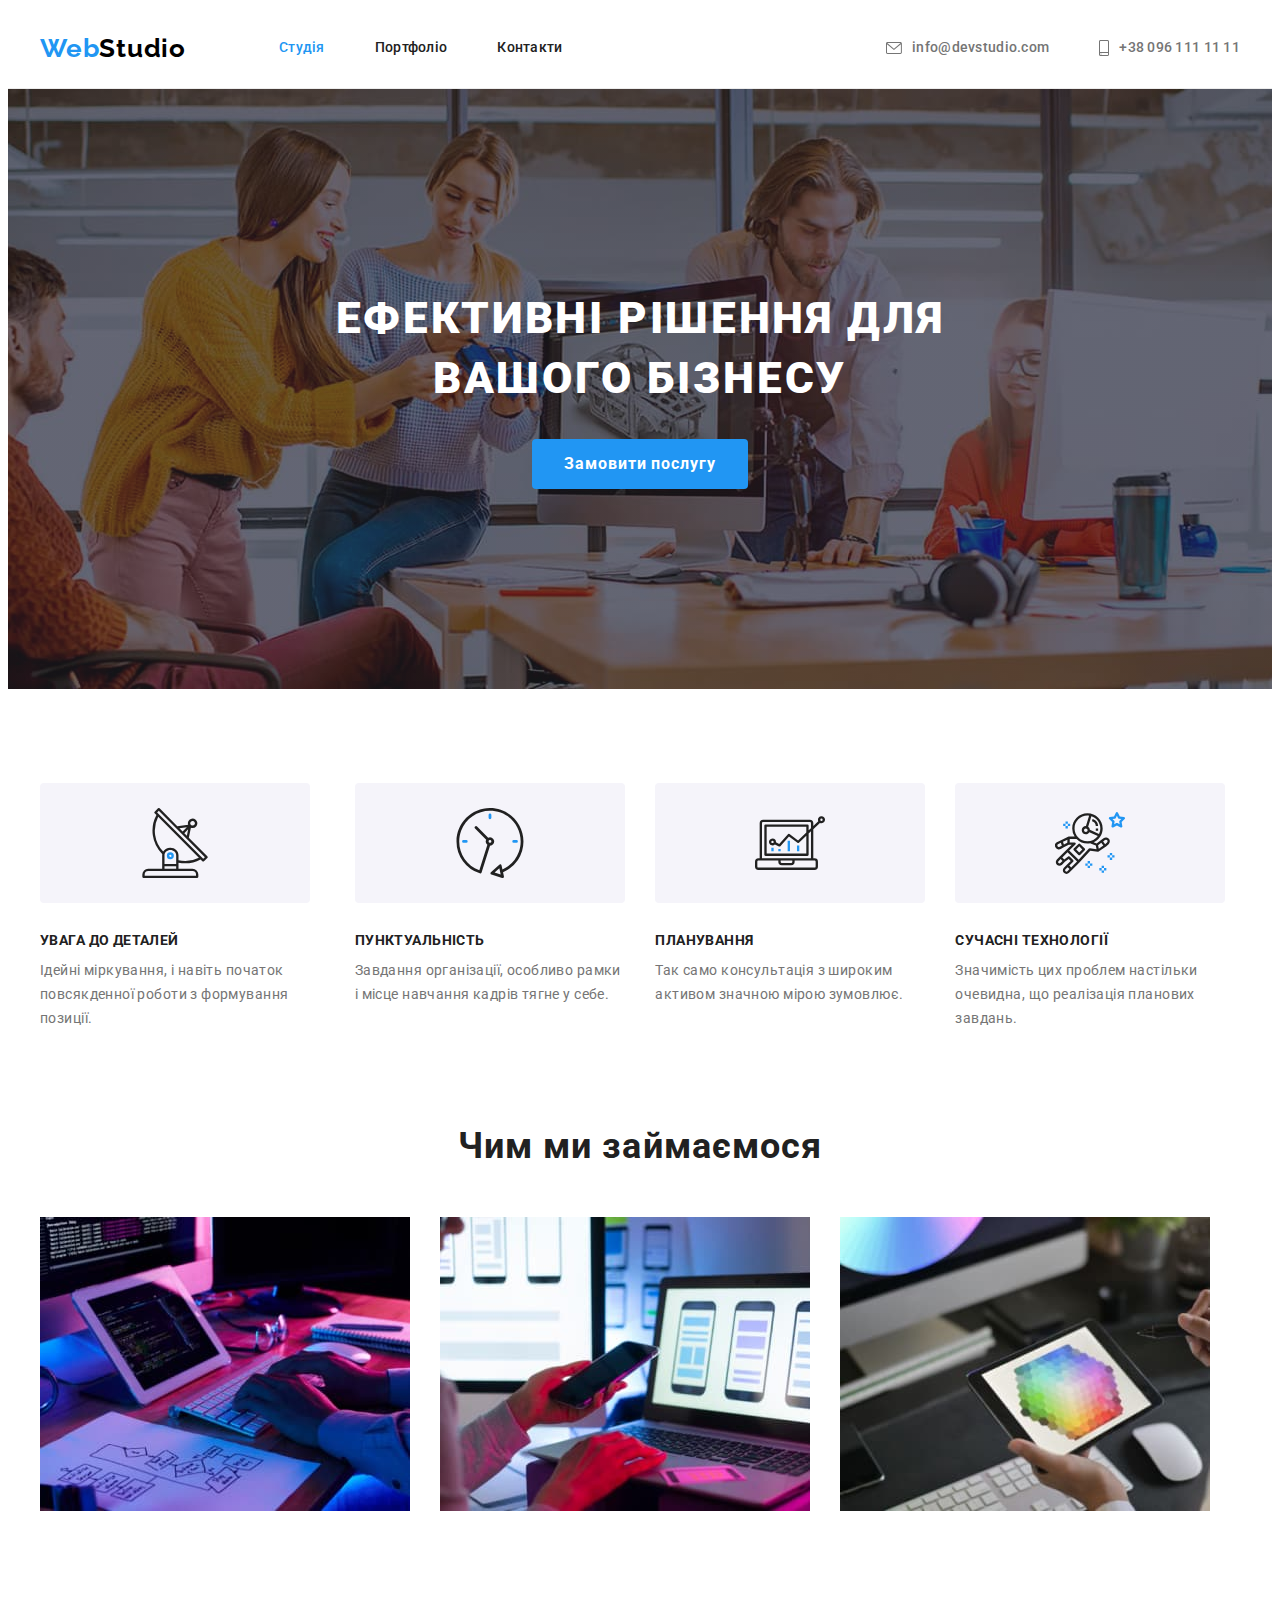
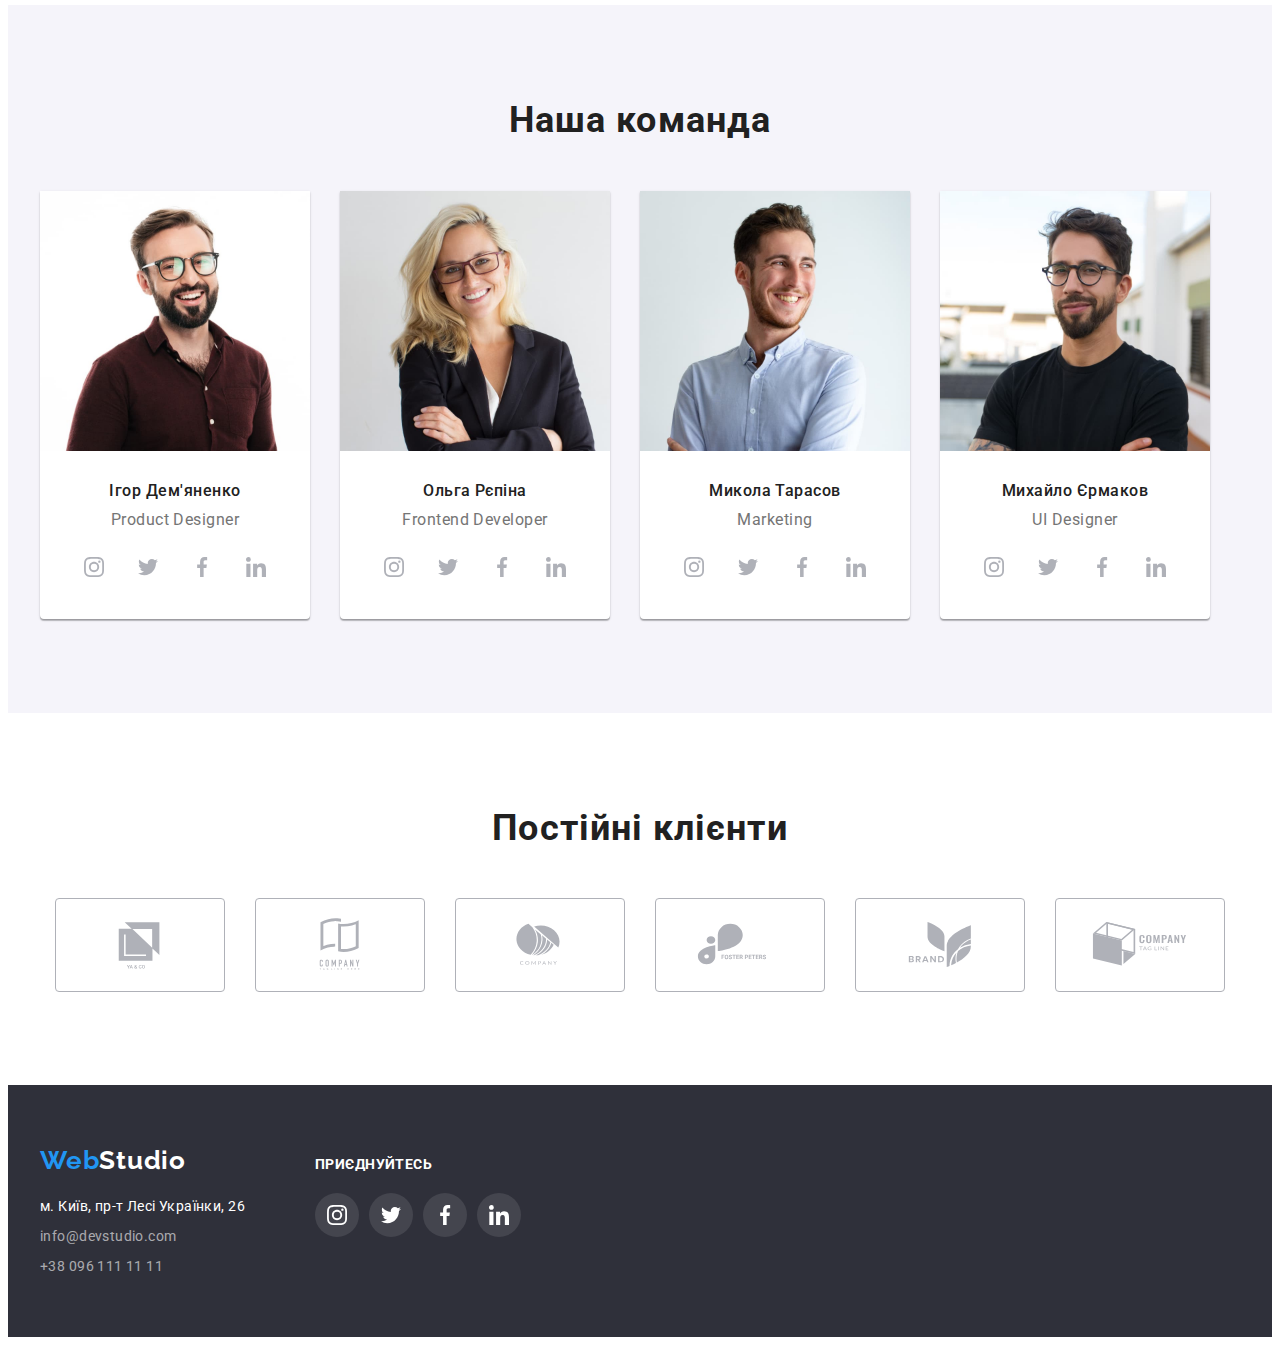
==== commit 0398bc9a: "Виправив помилки після коментарів ментора" ====
--- a/index.html
+++ b/index.html
@@ -410,94 +410,82 @@
           <h2 class="clients-title">Постійні клієнти</h2>
           <ul class="clients-list list">
             <li class="clients-item">
-              <div class="clients-div">
-                <a
-                  class="clients-link"
-                  lang="en"
-                  href=""
-                  target="_blank"
-                  rel="noopener noreferrer nofollow"
-                  aria-label="Company icon"
-                  ><svg class="icon-clients" width="106" height="60">
-                    <use href="./images/icons.svg#icon-Client-1"></use>
-                  </svg>
-                </a>
-              </div>
+              <a
+                class="clients-link"
+                lang="en"
+                href=""
+                target="_blank"
+                rel="noopener noreferrer nofollow"
+                aria-label="Company icon"
+                ><svg class="icon-clients" width="106" height="60">
+                  <use href="./images/icons.svg#icon-Client-1"></use>
+                </svg>
+              </a>
             </li>
             <li class="clients-item">
-              <div class="clients-div">
-                <a
-                  class="clients-link"
-                  lang="en"
-                  href=""
-                  target="_blank"
-                  rel="noopener noreferrer nofollow"
-                  aria-label="Company icon"
-                  ><svg class="icon-clients" width="106" height="60">
-                    <use href="./images/icons.svg#icon-Client-2"></use>
-                  </svg>
-                </a>
-              </div>
+              <a
+                class="clients-link"
+                lang="en"
+                href=""
+                target="_blank"
+                rel="noopener noreferrer nofollow"
+                aria-label="Company icon"
+                ><svg class="icon-clients" width="106" height="60">
+                  <use href="./images/icons.svg#icon-Client-2"></use>
+                </svg>
+              </a>
             </li>
             <li class="clients-item">
-              <div class="clients-div">
-                <a
-                  class="clients-link"
-                  lang="en"
-                  href=""
-                  target="_blank"
-                  rel="noopener noreferrer nofollow"
-                  aria-label="Company icon"
-                  ><svg class="icon-clients" width="106" height="60">
-                    <use href="./images/icons.svg#icon-Client-3"></use>
-                  </svg>
-                </a>
-              </div>
+              <a
+                class="clients-link"
+                lang="en"
+                href=""
+                target="_blank"
+                rel="noopener noreferrer nofollow"
+                aria-label="Company icon"
+                ><svg class="icon-clients" width="106" height="60">
+                  <use href="./images/icons.svg#icon-Client-3"></use>
+                </svg>
+              </a>
             </li>
             <li class="clients-item">
-              <div class="clients-div">
-                <a
-                  class="clients-link"
-                  lang="en"
-                  href=""
-                  target="_blank"
-                  rel="noopener noreferrer nofollow"
-                  aria-label="Company icon"
-                  ><svg class="icon-clients" width="106" height="60">
-                    <use href="./images/icons.svg#icon-Client-4"></use>
-                  </svg>
-                </a>
-              </div>
+              <a
+                class="clients-link"
+                lang="en"
+                href=""
+                target="_blank"
+                rel="noopener noreferrer nofollow"
+                aria-label="Company icon"
+                ><svg class="icon-clients" width="106" height="60">
+                  <use href="./images/icons.svg#icon-Client-4"></use>
+                </svg>
+              </a>
             </li>
             <li class="clients-item">
-              <div class="clients-div">
-                <a
-                  class="clients-link"
-                  lang="en"
-                  href=""
-                  target="_blank"
-                  rel="noopener noreferrer nofollow"
-                  aria-label="Company icon"
-                  ><svg class="icon-clients" width="106" height="60">
-                    <use href="./images/icons.svg#icon-Client-5"></use>
-                  </svg>
-                </a>
-              </div>
+              <a
+                class="clients-link"
+                lang="en"
+                href=""
+                target="_blank"
+                rel="noopener noreferrer nofollow"
+                aria-label="Company icon"
+                ><svg class="icon-clients" width="106" height="60">
+                  <use href="./images/icons.svg#icon-Client-5"></use>
+                </svg>
+              </a>
             </li>
             <li class="clients-item">
-              <div class="clients-div">
-                <a
-                  class="clients-link"
-                  lang="en"
-                  href=""
-                  target="_blank"
-                  rel="noopener noreferrer nofollow"
-                  aria-label="Company icon"
-                  ><svg class="icon-clients" width="106" height="60">
-                    <use href="./images/icons.svg#icon-Client-6"></use>
-                  </svg>
-                </a>
-              </div>
+              <a
+                class="clients-link"
+                lang="en"
+                href=""
+                target="_blank"
+                rel="noopener noreferrer nofollow"
+                aria-label="Company icon"
+                ><svg class="icon-clients" width="106" height="60">
+                  <use href="./images/icons.svg#icon-Client-6"></use>
+                </svg>
+              </a>
             </li>
           </ul>
         </div>
--- a/css/styles.css
+++ b/css/styles.css
@@ -232,6 +232,10 @@
 }
 
 .benefits-div {
+  display: flex;
+  justify-content: center;
+  align-items: center;
+
   background-color: var(--portfolio-button-background-color);
   border-radius: 4px;
   width: 270px;
@@ -240,10 +244,6 @@
   margin-right: 0;
 }
 
-.benefits-icon {
-  margin: 25px 100px;
-}
-
 .benefits-text {
   font-size: 14px;
   line-height: 1.71;
@@ -348,12 +348,17 @@
   color: #afb1b8;
 }
 
-.social-link {
-  display: flex;
-  justify-content: center;
-  align-items: center;
+.social-item {
   width: 44px;
   height: 44px;
+}
+
+.social-link {
+  display: flex;
+  justify-content: center;
+  align-items: center;
+  width: 100%;
+  height: 100%;
   border-radius: 50%;
   background-color: var(--main-background-color);
 
@@ -389,15 +394,22 @@
   gap: 30px;
 }
 
+.clients-item {
+  display: flex;
+  justify-content: center;
+  align-items: center;
+  width: 170px;
+  height: 92px;
+}
+
 .clients-link {
   display: flex;
   justify-content: center;
   align-items: center;
-
+  width: 100%;
+  height: 100%;
   border: 1px solid;
   border-radius: 4px;
-  width: 168px;
-  height: 90px;
 
   color: #afb1b8;
 }
@@ -407,8 +419,6 @@
 }
 
 .icon-clients {
-  margin: 16px 32px;
-
   fill: currentColor;
 }
 
